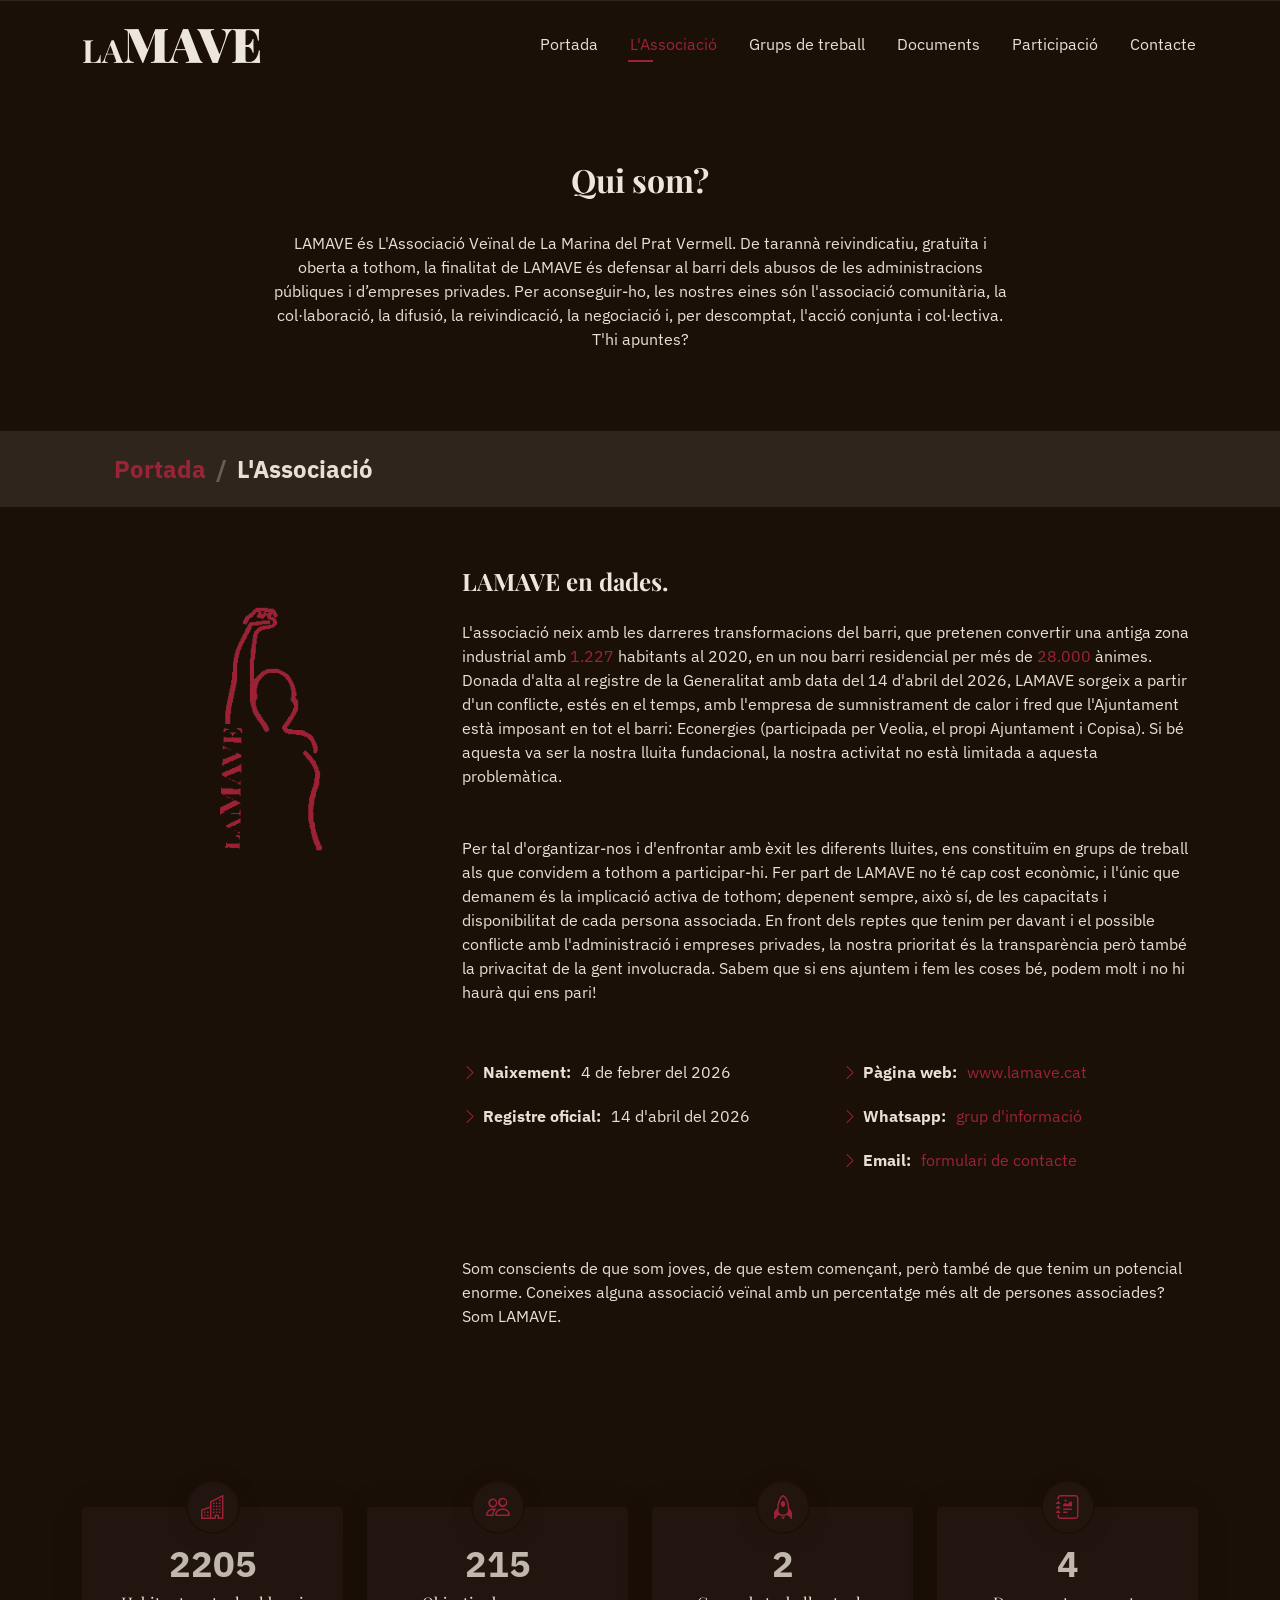
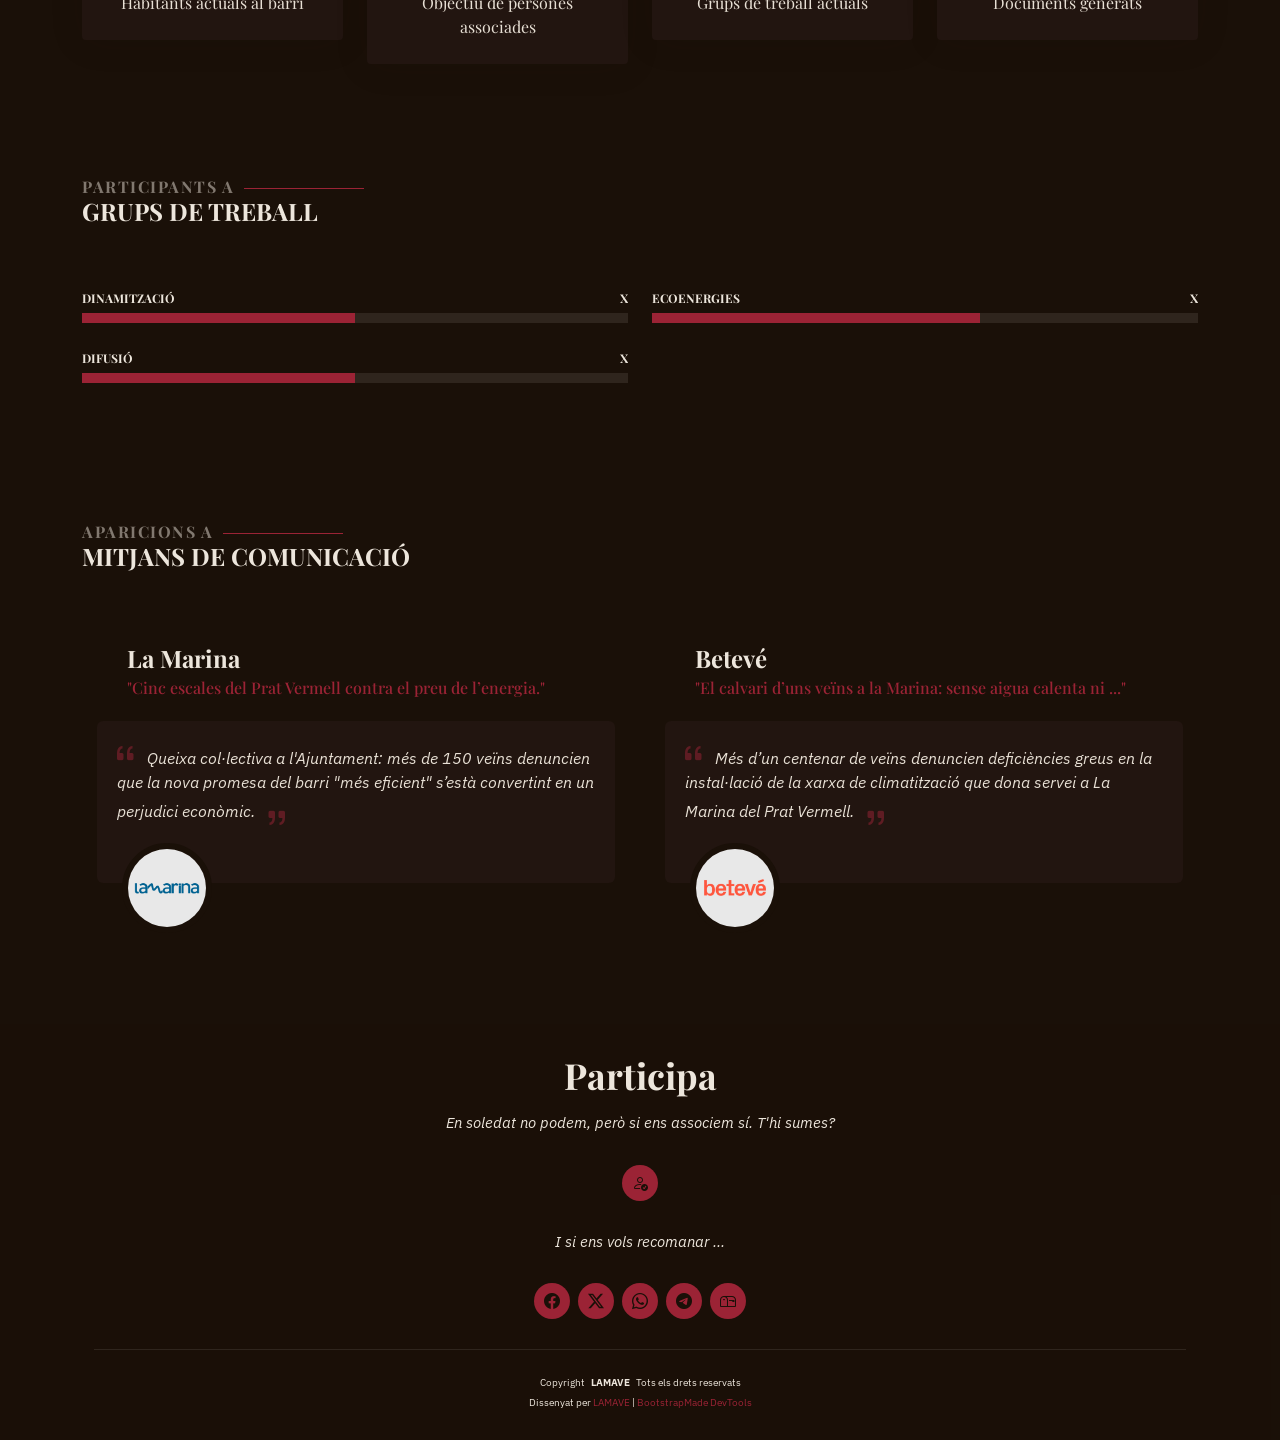
==== about.html @ f27751d3 "Add files via upload" ====
<!DOCTYPE html>
<html lang="ca">

<head>
  <meta charset="utf-8">
  <meta content="width=device-width, initial-scale=1.0" name="viewport">
  <title>L'Associació | LAMAVE</title>
  <meta name="description" content="Presentació de LAMAVE, L'Associació Veïnal de La Marina del Prat Vermell. Què defensem? Quins son els nostres objectius? Com ens organitzem? Tot això i més ho trobaràs aquí.">
  <meta name="keywords" content="LAMAVE, associació veïnal, presentació, descripció, La Marina del Prat Vermell, Zona Franca">

  <!-- Favicons -->
  <link href="assets/img/favicon.png" rel="icon">
  <link href="assets/img/apple-touch-icon.png" rel="apple-touch-icon">

  <!-- Fonts -->
  <link href="https://fonts.googleapis.com" rel="preconnect">
  <link href="https://fonts.gstatic.com" rel="preconnect" crossorigin>
  <link href="https://fonts.googleapis.com/css2?family=Playfair+Display:ital,wght@0,400;0,700;0,900;1,400;1,700&family=IBM+Plex+Sans:ital,wght@0,300;0,400;0,600;0,700;1,300;1,400&display=swap" rel="stylesheet">
  
  <!-- Vendor CSS Files -->
  <link href="assets/vendor/bootstrap/css/bootstrap.min.css" rel="stylesheet">
  <link href="assets/vendor/bootstrap-icons/bootstrap-icons.css" rel="stylesheet">
  <link href="assets/vendor/aos/aos.css" rel="stylesheet">
  <link href="assets/vendor/swiper/swiper-bundle.min.css" rel="stylesheet">
  <link href="assets/vendor/glightbox/css/glightbox.min.css" rel="stylesheet">

  <!-- Main CSS File -->
  <link href="assets/css/lamave-dark.css" rel="stylesheet">
  <!-- <link href="assets/css/main.css" rel="stylesheet"> -->

  <!-- =======================================================
  * Template Name: Personal
  * Template URL: https://bootstrapmade.com/personal-free-resume-bootstrap-template/
  * Updated: Mar 05 2025 with Bootstrap v5.3.3
  * Author: BootstrapMade.com
  * License: https://bootstrapmade.com/license/
  ======================================================== -->
</head>

<body class="about-page">

  <header id="header" class="header d-flex align-items-center fixed-top">
    <div class="container-fluid container-xl position-relative d-flex align-items-center justify-content-between">

      <!-- <a href="index.html" class="logo d-flex align-items-center"> -->
      <a href="index.html" class="logo d-flex">
        <!-- Uncomment the line below if you also wish to use an image logo -->
        <!-- <img src="assets/img/logo.webp" alt=""> -->
        <h2>LA</h2><h1>MAVE</h1>
        <!-- <h1 class="sitename">LAMAVE</h1> -->
      </a>

      <nav id="navmenu" class="navmenu">
        <ul>
          <li><a href="index.html">Portada</a></li>
          <li><a href="about.html" class="active">L'Associació</a></li>
          <!-- <li><a href="history.html">Història</a></li> -->
          <li><a href="groups.html">Grups de treball</a></li>
          <li><a href="docs.html">Documents</a></li>
          <!-- <li class="dropdown"><a href="#"><span>Dropdown</span> <i class="bi bi-chevron-down toggle-dropdown"></i></a>
            <ul>
              <li><a href="#">Dropdown 1</a></li>
              <li class="dropdown"><a href="#"><span>Deep Dropdown</span> <i class="bi bi-chevron-down toggle-dropdown"></i></a>
                <ul>
                  <li><a href="#">Deep Dropdown 1</a></li>
                  <li><a href="#">Deep Dropdown 2</a></li>
                  <li><a href="#">Deep Dropdown 3</a></li>
                  <li><a href="#">Deep Dropdown 4</a></li>
                  <li><a href="#">Deep Dropdown 5</a></li>
                </ul>
              </li>
              <li><a href="#">Dropdown 2</a></li>
              <li><a href="#">Dropdown 3</a></li>
              <li><a href="#">Dropdown 4</a></li>
            </ul>
          </li> -->
          <li><a href="get-involved.html">Participació</a></li>
          <li><a href="contact.html">Contacte</a></li>
        </ul>
        <i class="mobile-nav-toggle d-xl-none bi bi-list"></i>
      </nav>

    </div>
  </header>

  <main class="main">

    <!-- Page Title -->
    <div class="page-title" data-aos="fade">
      <div class="heading">
        <div class="container">
          <div class="row d-flex justify-content-center text-center">
            <div class="col-lg-8">
              <h1>Qui som?</h1>
              <p class="mb-0"><br>LAMAVE és L'Associació Veïnal de La Marina del Prat Vermell. De tarannà reivindicatiu, gratuïta i oberta a tothom, la finalitat de LAMAVE és defensar al barri dels abusos de les administracions públiques i d’empreses privades. Per aconseguir-ho, les nostres eines són l'associació comunitària, la col·laboració, la difusió, la reivindicació, la negociació i, per descomptat, l'acció conjunta i col·lectiva. T'hi apuntes?</p>
            </div>
          </div>
        </div>
      </div>
      <nav class="breadcrumbs">
        <div class="container">
          <ol>
            <li><a href="index.html">Portada</a></li>
            <li class="current">L'Associació</li>
          </ol>
        </div>
      </nav>
    </div><!-- End Page Title -->

    <!-- About Section -->
    <section id="about" class="about section">

      <div class="container" data-aos="fade-up" data-aos-delay="100">

        <div class="row gy-4 justify-content-center">
          <div class="col-lg-4">
            <img src="assets/img/profile.png" class="img-fluid" alt="">
          </div>
          <div class="col-lg-8 content">
            <h2>LAMAVE en dades.</h2>
            <p class="py-3">
             L'associació neix amb les darreres transformacions del barri, que pretenen convertir una antiga zona industrial amb <a href="https://bcnroc.ajuntament.barcelona.cat/jspui/bitstream/11703/121820/1/barri12A.pdf">1.227</a> habitants al 2020, en un nou barri residencial per més de <a href="https://ajuntament.barcelona.cat/instituturbanisme/sites/default/files/2025-06/CAT-Memoria_IMU24_web.pdf">28.000</a> ànimes. Donada d'alta al registre de la Generalitat amb data del 14 d'abril del 2026, LAMAVE sorgeix a partir d'un conflicte, estés en el temps, amb l'empresa de sumnistrament de calor i fred que l'Ajuntament està imposant en tot el barri: Econergies (participada per Veolia, el propi Ajuntament i Copisa). Si bé aquesta va ser la nostra lluita fundacional, la nostra activitat no està limitada a aquesta problemàtica.
             </p>
            <p class="py-3">
             Per tal d'organtizar-nos i d'enfrontar amb èxit les diferents lluites, ens constituïm en grups de treball als que convidem a tothom a participar-hi. Fer part de LAMAVE no té cap cost econòmic, i l'únic que demanem és la implicació activa de tothom; depenent sempre, això sí, de les capacitats i disponibilitat de cada persona associada. En front dels reptes que tenim per davant i el possible conflicte amb l'administració i empreses privades, la nostra prioritat és la transparència però també la privacitat de la gent involucrada. Sabem que si ens ajuntem i fem les coses bé, podem molt i no hi haurà qui ens pari!<br><br>
            </p>
            <div class="row">
              <div class="col-lg-6">
                <ul>
                  <li><i class="bi bi-chevron-right"></i> <strong>Naixement:</strong> <span>4 de febrer del 2026</span></li>
                  <li><i class="bi bi-chevron-right"></i> <strong>Registre oficial:</strong> <span>14 d'abril del 2026</span></li>
                  <!-- <li><i class="bi bi-chevron-right"></i> <strong>Age:</strong> <span>30</span></li> -->
                  <!-- <li><i class="bi bi-chevron-right"></i> <strong>Degree:</strong> <span>Master</span></li> -->
                </ul>
              </div>
              <div class="col-lg-6">
                <ul>
                  <li><i class="bi bi-chevron-right"></i> <strong>Pàgina web:</strong> <span><a href="index.html" target="_blank" rel="noopener">www.lamave.cat</a></span></li>
                  <li><i class="bi bi-chevron-right"></i> <strong>Whatsapp:</strong> <span><a href="https://chat.whatsapp.com/FPthwAiU5uEBCdHUXamUTn" target="_blank" rel="noopener">grup d'informació</a></span></li>
                  <li><i class="bi bi-chevron-right"></i> <strong>Email:</strong> <span><a href="contact.html" target="_blank" rel="noopener">formulari de contacte</a></span></li>   
                  <!-- <li><i class="bi bi-chevron-right"></i> <strong>Freelance:</strong> <span>Available</span></li> -->
                </ul>
              </div>
            </div>
            <p class="py-3">
              <br><br>Som conscients de que som joves, de que estem començant, però també de que tenim un potencial enorme. Coneixes alguna associació veïnal amb un percentatge més alt de persones associades? Som LAMAVE.
            </p>
          </div>
        </div>

      </div>

    </section><!-- /About Section -->

    <!-- Stats Section -->
    <section id="stats" class="stats section">

      <div class="container" data-aos="fade-up" data-aos-delay="100">

        <div class="row gy-4">

          <div class="col-lg-3 col-md-6 d-flex flex-column align-items-center">
			<!-- <i class="bi bi-person"></i> -->
            <!-- <i class="bi bi-person-video3"></i> -->
            <!-- <i class="bi bi-people"></i>  -->
            <i class="bi bi-buildings"></i>
            <div class="stats-item">
              <span data-purecounter-start="0" data-purecounter-end="2863" data-purecounter-duration="1" class="purecounter"></span>
              <p>Habitants actuals al barri</p>
            </div>
          </div>
          
          <!-- 
          <div class="col-lg-3 col-md-6 d-flex flex-column align-items-center">
            <i class="bi bi-buildings"></i> 
            <div class="stats-item">
              <span data-purecounter-start="0" data-purecounter-end="28000" data-purecounter-duration="1" class="purecounter"></span>
              <p>Projecció futura d'habitants</p>
            </div>
          </div>
           -->
          
          <div class="col-lg-3 col-md-6 d-flex flex-column align-items-center">
            <i class="bi bi-people"></i>
            <div class="stats-item">
              <span data-purecounter-start="0" data-purecounter-end="286" data-purecounter-duration="1" class="purecounter"></span>
              <p>Objectiu de persones associades</p>
            </div>
          </div>

          <div class="col-lg-3 col-md-6 d-flex flex-column align-items-center">
            <i class="bi bi-rocket"></i>
            <div class="stats-item">
              <span data-purecounter-start="0" data-purecounter-end="3" data-purecounter-duration="1" class="purecounter"></span>
              <p>Grups de treball actuals</p>
            </div>
          </div>
          
          <div class="col-lg-3 col-md-6 d-flex flex-column align-items-center">
            <i class="bi bi-journal-richtext"></i>
            <div class="stats-item">
              <span data-purecounter-start="0" data-purecounter-end="6" data-purecounter-duration="1" class="purecounter"></span>
              <p>Documents generats</p>
            </div>
          </div>
          
        </div>

      </div>

    </section><!-- /Stats Section -->

    <!-- Skills Section -->
    <section id="skills" class="skills section">

      <!-- Section Title -->
      <div class="container section-title" data-aos="fade-up">
        <h2>Participants a</h2>
        <div><span class="description-title">Grups</span><span> de treball</span> </div>
      </div><!-- End Section Title -->

      <div class="container" data-aos="fade-up" data-aos-delay="100">

        <div class="row skills-content skills-animation">

          <div class="col-lg-6">

            <div class="progress">
              <span class="skill"><span>Dinamització</span> <i class="val">X</i></span>
              <div class="progress-bar-wrap">
                <div class="progress-bar" role="progressbar" aria-valuenow="50" aria-valuemin="0" aria-valuemax="100"></div>
              </div>
            </div>

            <div class="progress">
              <span class="skill"><span>Difusió</span> <i class="val">X</i></span>
              <div class="progress-bar-wrap">
                <div class="progress-bar" role="progressbar" aria-valuenow="50" aria-valuemin="0" aria-valuemax="100"></div>
              </div>
            </div>
            
            <!-- <div class="progress">
              <span class="skill"><span>JavaScript</span> <i class="val">75%</i></span>
              <div class="progress-bar-wrap">
                <div class="progress-bar" role="progressbar" aria-valuenow="75" aria-valuemin="0" aria-valuemax="100"></div>
              </div>
            </div> -->

          </div>

          <div class="col-lg-6">
			  
            <div class="progress">
              <span class="skill"><span>Ecoenergies</span> <i class="val">X</i></span>
              <div class="progress-bar-wrap">
                <div class="progress-bar" role="progressbar" aria-valuenow="60" aria-valuemin="0" aria-valuemax="100"></div>
              </div>
            </div>

            <!-- <div class="progress">
              <span class="skill"><span>WordPress/CMS</span> <i class="val">90%</i></span>
              <div class="progress-bar-wrap">
                <div class="progress-bar" role="progressbar" aria-valuenow="90" aria-valuemin="0" aria-valuemax="100"></div>
              </div>
            </div> -->

            <!-- <div class="progress">
              <span class="skill"><span>Photoshop</span> <i class="val">55%</i></span>
              <div class="progress-bar-wrap">
                <div class="progress-bar" role="progressbar" aria-valuenow="55" aria-valuemin="0" aria-valuemax="100"></div>
              </div>
            </div> -->

          </div>

        </div>

      </div>

    </section><!-- /Skills Section -->


    <!-- <section id="interests" class="interests section">
      
      <div class="container section-title" data-aos="fade-up">
        <h2>Features</h2>
        <div><span>I'm</span> <span class="description-title">interested in</span></div>
      </div>

      <div class="container">

        <div class="row gy-4">

          <div class="col-lg-3 col-md-4" data-aos="fade-up" data-aos-delay="100">
            <div class="features-item">
              <i class="bi bi-eye" style="color: #ffbb2c;"></i>
              <h3><a href="" class="stretched-link">Lorem Ipsum</a></h3>
            </div>
          </div>

          <div class="col-lg-3 col-md-4" data-aos="fade-up" data-aos-delay="200">
            <div class="features-item">
              <i class="bi bi-infinity" style="color: #5578ff;"></i>
              <h3><a href="" class="stretched-link">Dolor Sitema</a></h3>
            </div>
          </div>

          <div class="col-lg-3 col-md-4" data-aos="fade-up" data-aos-delay="300">
            <div class="features-item">
              <i class="bi bi-mortarboard" style="color: #e80368;"></i>
              <h3><a href="" class="stretched-link">Sed perspiciatis</a></h3>
            </div>
          </div>

          <div class="col-lg-3 col-md-4" data-aos="fade-up" data-aos-delay="400">
            <div class="features-item">
              <i class="bi bi-nut" style="color: #e361ff;"></i>
              <h3><a href="" class="stretched-link">Magni Dolores</a></h3>
            </div>
          </div>

          <div class="col-lg-3 col-md-4" data-aos="fade-up" data-aos-delay="500">
            <div class="features-item">
              <i class="bi bi-shuffle" style="color: #47aeff;"></i>
              <h3><a href="" class="stretched-link">Nemo Enim</a></h3>
            </div>
          </div>

          <div class="col-lg-3 col-md-4" data-aos="fade-up" data-aos-delay="600">
            <div class="features-item">
              <i class="bi bi-star" style="color: #ffa76e;"></i>
              <h3><a href="" class="stretched-link">Eiusmod Tempor</a></h3>
            </div>
          </div>

          <div class="col-lg-3 col-md-4" data-aos="fade-up" data-aos-delay="700">
            <div class="features-item">
              <i class="bi bi-x-diamond" style="color: #11dbcf;"></i>
              <h3><a href="" class="stretched-link">Midela Teren</a></h3>
            </div>
          </div>

          <div class="col-lg-3 col-md-4" data-aos="fade-up" data-aos-delay="800">
            <div class="features-item">
              <i class="bi bi-camera-video" style="color: #4233ff;"></i>
              <h3><a href="" class="stretched-link">Pira Neve</a></h3>
            </div>
          </div>

          <div class="col-lg-3 col-md-4" data-aos="fade-up" data-aos-delay="900">
            <div class="features-item">
              <i class="bi bi-command" style="color: #b2904f;"></i>
              <h3><a href="" class="stretched-link">Dirada Pack</a></h3>
            </div>
          </div>

          <div class="col-lg-3 col-md-4" data-aos="fade-up" data-aos-delay="1000">
            <div class="features-item">
              <i class="bi bi-dribbble" style="color: #b20969;"></i>
              <h3><a href="" class="stretched-link">Moton Ideal</a></h3>
            </div>
          </div>

          <div class="col-lg-3 col-md-4" data-aos="fade-up" data-aos-delay="1100">
            <div class="features-item">
              <i class="bi bi-activity" style="color: #ff5828;"></i>
              <h3><a href="" class="stretched-link">Verdo Park</a></h3>
            </div>
          </div>

          <div class="col-lg-3 col-md-4" data-aos="fade-up" data-aos-delay="1200">
            <div class="features-item">
              <i class="bi bi-brightness-high" style="color: #29cc61;"></i>
              <h3><a href="" class="stretched-link">Flavor Nivelanda</a></h3>
            </div>
          </div>

        </div>

      </div>

    </section> -->
    

    <!-- Media Section -->
    <section id="testimonials" class="testimonials section">

      <!-- Section Title -->
      <div class="container section-title" data-aos="fade-up">
        <h2>Aparicions a</h2>
        <div><span class="description-title">Mitjans</span> <span>de comunicació</span></div>
      </div><!-- End Section Title -->

      <div class="container" data-aos="fade-up" data-aos-delay="100">

        <div class="swiper init-swiper" data-speed="600" data-delay="5000">
          <script type="application/json" class="swiper-config">
            {
              "loop": true,
              "speed": 600,
              "autoplay": {
                "delay": 5000
              },
              "slidesPerView": "auto",
              "pagination": {
                "el": ".swiper-pagination",
                "type": "bullets",
                "clickable": true
              },
              "breakpoints": {
                "320": {
                  "slidesPerView": 1,
                  "spaceBetween": 40
                },
                "1200": {
                  "slidesPerView": 2,
                  "spaceBetween": 20
                }
              }
            }
          </script>
          <div class="swiper-wrapper">

            <div class="swiper-slide">
              <div class="testimonial-item">
                <h3>La Marina</h3>
                <h4><a href="https://lamarina.cat/destacat/57071/cinc-escales-del-prat-vermell-contra-el-preu-de-lenergia/" target="_blank" rel="noopener" class="stretched-link">"Cinc escales del Prat Vermell contra el preu de l’energia."</a></h4>
                <br>
                <p>
                <i class=" bi bi-quote quote-icon-left"></i>
                <span>Queixa col·lectiva a l'Ajuntament: més de 150 veïns denuncien que la nova promesa del barri "més eficient" s’està convertint en un perjudici econòmic.</span>
                <i class="bi bi-quote quote-icon-right"></i>
                </p>
                <img src="assets/img/media/lamarina.webp" class="testimonial-img" alt="Logo de La Marina">
              </div>
            </div>
            
            <div class="swiper-slide">
              <div class="testimonial-item">
                <h3>Betevé</h3>
                <h4><a href="https://beteve.cat/societat/calvari-veins-marina-prat-vermell-sense-servei-regular-aigua-calenta/" target="_blank" rel="noopener" class="stretched-link">"El calvari d’uns veïns a la Marina: sense aigua calenta ni ..."</a></h4>
				<br>
                <p>
                <i class="bi bi-quote quote-icon-left"></i>
                <span>Més d’un centenar de veïns denuncien deficiències greus en la instal·lació de la xarxa de climatització que dona servei a La Marina del Prat Vermell.</span>
                <i class="bi bi-quote quote-icon-right"></i>
                </p>
                <img src="assets/img/media/beteve.webp" class="testimonial-img" alt="Logo de Betevé">
              </div>
            </div>


          </div>
          <div class="swiper-pagination"></div>
        </div>

      </div>

    </section><!-- /Media Section -->

  </main>

  <footer id="footer" class="footer dark-background">
    <div class="container">
      <h3 class="sitename">Participa</h3>
      <p>En soledat no podem, però si ens associem sí. T'hi sumes?</p>
      <div class="social-links d-flex justify-content-center">
        <!-- <a href="get-involved.html"><i class="bi bi-person-heart"></i></a> -->
        <a href="get-involved.html"><i class="bi bi-person-check"></i></a>
	  </div>
	  <p> I si ens vols recomanar ... </p>
      <div class="social-links d-flex justify-content-center"> 
		<a href="https://www.facebook.com/sharer/sharer.php?u=https://lamave.cat" target="_blank" rel="noopener"><i class="bi bi-facebook"></i></a>
          <!-- <a href="#" target="_blank" rel="noopener"><i class="bi bi-instagram" ></i></a> -->
        <a href="https://twitter.com/intent/tweet?text=Dona-li una ullada! &url=https://lamave.cat" target="_blank" rel="noopener"><i class="bi bi-twitter-x"></i></a>
          <a href="https://wa.me/?text=Dona-li%20una%20ullada:%20https://lamave.cat" target="_blank" rel="noopener"><i class="bi bi-whatsapp" ></i></a>
        <a href="https://t.me/share/url?url=https://lamave.cat&text=Dona-li%20una%20ullada!%20" target="_blank" rel="noopener"><i class="bi bi-telegram" ></i></a>
          <!-- <a href="https://linkedin.com/sharing/share-offsite/?url=https://lamave.cat" target="_blank" rel="noopener"><i class="bi bi-linkedin"></i></a> -->
        <a href="mailto:?subject=LAMAVE, associació veïnal!&body=Dona-li una ullada: https://lamave.cat" target="_blank" rel="noopener"><i class="bi bi-mailbox" ></i></a>
      </div>
      <div class="container">
        <div class="copyright">
          <span>Copyright</span> <strong class="px-1 sitename">LAMAVE</strong> <span>Tots els drets reservats</span>
        </div>
        <div class="credits">
          <!-- All the links in the footer should remain intact. -->
          <!-- You can delete the links only if you've purchased the pro version. -->
          <!-- Licensing information: https://bootstrapmade.com/license/ -->
          <!-- Purchase the pro version with working PHP/AJAX contact form: [buy-url] -->
          Dissenyat per <a href="https://lamave.cat/">LAMAVE</a> | <a href="https://bootstrapmade.com/">BootstrapMade</a> <a href="https://bootstrapmade.com/tools/">DevTools</a>
        </div>
      </div>
    </div>
  </footer>

  <!-- Scroll Top -->
  <a href="#" id="scroll-top" class="scroll-top d-flex align-items-center justify-content-center"><i class="bi bi-arrow-up-short"></i></a>

  <!-- Preloader -->
  <div id="preloader"></div>

  <!-- Vendor JS Files -->
  <script src="assets/vendor/bootstrap/js/bootstrap.bundle.min.js"></script>
  <!-- <script src="assets/vendor/php-email-form/validate.js"></script> -->
  <script src="assets/vendor/aos/aos.js"></script>
  <script src="assets/vendor/typed.js/typed.umd.js"></script>
  <script src="assets/vendor/purecounter/purecounter_vanilla.js"></script>
  <script src="assets/vendor/waypoints/noframework.waypoints.js"></script>
  <script src="assets/vendor/swiper/swiper-bundle.min.js"></script>
  <script src="assets/vendor/glightbox/js/glightbox.min.js"></script>
  <script src="assets/vendor/imagesloaded/imagesloaded.pkgd.min.js"></script>
  <script src="assets/vendor/isotope-layout/isotope.pkgd.min.js"></script>

  <!-- Main JS File -->
  <script src="assets/js/main.js"></script>

</body>

</html>
---- assets/css/lamave-dark.css ----
/**
* LAMAVE — Brand Style Adaptation
* Based on: Personal Template (BootstrapMade)
* Version: Dark palette
* Brand: LAMAVE · L'Associació Veïnal de la Marina del Prat Vermell
* ─────────────────────────────────────────────────────────────────────────────
* COLOUR MAPPING (original → LAMAVE dark)
*   #000000              → #1A1008  (background)
*   #1a1a1a              → #221510  (surface)
*   #343434              → #2A1C14  (light-background surface)
*   #fafafa              → #E8E0D5  (default text)
*   #ffffff              → #EDE6DC  (headings) --> OTHER POSSIBILITY #FFFFFF
*   #18d26e              → #9B2335  (accent)
*   rgba(0,0,0,0)        → rgba(26,16,8,0)
*   rgba(0,0,0,0.1)      → rgba(26,16,8,0.1)
*   rgba(0,0,0,0.6)      → rgba(26,16,8,0.6)
*   rgba(0,0,0,0.8)      → rgba(26,16,8,0.8)
*   rgba(15,15,15,0.975) → rgba(26,16,8,0.975)
*   rgba(255,255,255,0.8)→ rgba(232,224,213,0.8) --> CHANGED FROM rgba(237,230,220,0.8)
*   rgba(33,37,41,0.03)  → rgba(34,21,16,0.03)
*   rgba(33,37,41,0.1)   → rgba(34,21,16,0.1)
*   rgba(33,37,41,0.8)   → rgba(34,21,16,0.8)
*   #df1529 (error)      → #9B2335 --> CHANGED FROM #df1529 (kept — functional UI color)
*   #059652 (success)    → #2A1C14 --> CHANGED FROM #059652 (kept — functional UI color)
* ─────────────────────────────────────────────────────────────────────────────
* FONT MAPPING (original → LAMAVE)
*   Roboto (body)        → IBM Plex Sans
*   Raleway (headings)   → Playfair Display
*   Poppins (nav)        → IBM Plex Sans
* ─────────────────────────────────────────────────────────────────────────────
*/

@import url('https://fonts.googleapis.com/css2?family=Playfair+Display:ital,wght@0,400;0,700;0,900;1,400;1,700&family=IBM+Plex+Sans:ital,wght@0,300;0,400;0,600;1,300;1,400&display=swap');

/*--------------------------------------------------------------
# Font & Color Variables
--------------------------------------------------------------*/
:root {
  --default-font: "IBM Plex Sans", system-ui, -apple-system, "Segoe UI", "Helvetica Neue", Arial, sans-serif, "Apple Color Emoji", "Segoe UI Emoji", "Segoe UI Symbol";
  --heading-font: "Playfair Display", serif;
  --nav-font: "IBM Plex Sans", sans-serif;
}

/* Global Colors */
:root {
  --background-color: #1A1008;
  --default-color: #E8E0D5;
  --heading-color: #EDE6DC;
  --accent-color: #9B2335;
  --surface-color: #221510;
  --contrast-color: #1A1008;
}

/* Nav Menu Colors */
:root {
  --nav-color: #E8E0D5;
  --nav-hover-color: #9B2335;
  --nav-mobile-background-color: #221510;
  --nav-dropdown-background-color: #221510;
  --nav-dropdown-color: #E8E0D5;
  --nav-dropdown-hover-color: #9B2335;
}

/* Color Presets */
.light-background {
  --background-color: #221510;
  --surface-color: #2A1C14;
}

.dark-background {
  --background-color: rgba(26, 16, 8, 0.975);
  --default-color: #EDE6DC;
  --heading-color: #EDE6DC;
  --surface-color: rgba(34, 21, 16, 0.98);
  --contrast-color: #1A1008;
}

/* Smooth scroll */
:root {
  scroll-behavior: smooth;
}

/*--------------------------------------------------------------
# General Styling & Shared Classes
--------------------------------------------------------------*/
body {
  color: var(--default-color);
  background-color: var(--background-color);
  font-family: var(--default-font);
  font-weight: 400; /* 300;*/
}

a {
  color: var(--accent-color);
  text-decoration: none;
  transition: 0.3s;
}

a:hover {
  color: color-mix(in srgb, var(--accent-color), transparent 25%);
  text-decoration: none;
}

h1,
h2,
h3,
h4,
h5,
h6 {
  color: var(--heading-color);
  font-family: var(--heading-font);
}

/* PHP Email Form Messages */
.php-email-form .error-message {
  display: none;
  background: #9B2335; /* #df1529;*/
  color: #EDE6DC;
  text-align: left;
  padding: 15px;
  margin-bottom: 24px;
  font-weight: 700; /*600;*/
}

.php-email-form .sent-message {
  display: none;
  background: #2A1C14; /* #059652;*/
  color: #EDE6DC;
  text-align: center;
  padding: 15px;
  margin-bottom: 24px;
  font-weight: 700; /*600;*/
}

.php-email-form .loading {
  display: none;
  background: var(--surface-color);
  text-align: center;
  padding: 15px;
  margin-bottom: 24px;
}

.php-email-form .loading:before {
  content: "";
  display: inline-block;
  border-radius: 50%;
  width: 24px;
  height: 24px;
  margin: 0 10px -6px 0;
  border: 3px solid var(--accent-color);
  border-top-color: var(--surface-color);
  animation: php-email-form-loading 1s linear infinite;
}

@keyframes php-email-form-loading {
  0%   { transform: rotate(0deg); }
  100% { transform: rotate(360deg); }
}

/*--------------------------------------------------------------
# Global Header
--------------------------------------------------------------*/
.header {
  --background-color: rgba(26, 16, 8, 0);
  color: var(--default-color);
  background-color: var(--background-color);
  padding: 15px 0;
  transition: all 0.5s;
  z-index: 997;
}

.header .logo {
  line-height: 1;
  display : flex;                   /* NEW! */
  align-items: baseline;            /* NEW! */
}

.header .logo img {
  max-height: 32px;
  margin-right: 8px;
}

.header .logo h1 {
  margin: 0;
  font-size: 48px;                  /* 30px; */
  font-weight: 900;                 /* 700; */
  font-family: var(--heading-font); /* NEW! */
  color: var(--heading-color);
}

.header .logo h2 {                  /* NEW! */
  margin: 0;                        /* NEW! */
  font-size: 32px;                  /* NEW! */
  font-weight: 700;                 /* NEW! */
  font-family: var(--heading-font); /* NEW! */
  color: var(--heading-color);      /* NEW! */
}                                   /* NEW! */

.scrolled .header {
  box-shadow: 0px 0 18px rgba(26, 16, 8, 0.1);
}

/* Global Header on Scroll */
.scrolled .header {
  --background-color: rgba(26, 16, 8, 0.8);
}

/*--------------------------------------------------------------
# Navigation Menu
--------------------------------------------------------------*/
/* Desktop Navigation */
@media (min-width: 1200px) {
  .navmenu {
    padding: 0;
  }

  .navmenu ul {
    margin: 0;
    padding: 0;
    display: flex;
    list-style: none;
    align-items: center;
  }

  .navmenu li {
    position: relative;
  }

  .navmenu>ul>li {
    white-space: nowrap;
    padding: 15px 14px;
  }

  .navmenu>ul>li:last-child {
    padding-right: 0;
  }

  .navmenu a,
  .navmenu a:focus {
    color: var(--nav-color);
    font-size: 16px; /* 15px; */
    padding: 0 2px;
    font-family: var(--nav-font);
    font-weight: 400;
    display: flex;
    align-items: center;
    justify-content: space-between;
    white-space: nowrap;
    transition: 0.3s;
    position: relative;
  }

  .navmenu a i,
  .navmenu a:focus i {
    font-size: 14px; /* 12px; */
    line-height: 0;
    margin-left: 5px;
    transition: 0.3s;
  }

  .navmenu>ul>li>a:before {
    content: "";
    position: absolute;
    height: 2px;
    bottom: -6px;
    left: 0;
    background-color: var(--nav-hover-color);
    visibility: hidden;
    width: 0px;
    transition: all 0.3s ease-in-out 0s;
  }

  .navmenu a:hover:before,
  .navmenu li:hover>a:before,
  .navmenu .active:before {
    visibility: visible;
    width: 25px;
  }

  .navmenu li:hover>a,
  .navmenu .active,
  .navmenu .active:focus {
    color: var(--nav-hover-color);
  }

  .navmenu .dropdown ul {
    margin: 0;
    padding: 10px 0;
    background: var(--nav-dropdown-background-color);
    display: block;
    position: absolute;
    visibility: hidden;
    left: 14px;
    top: 130%;
    opacity: 0;
    transition: 0.3s;
    border-radius: 4px;
    z-index: 99;
    box-shadow: 0px 0px 30px rgba(26, 16, 8, 0.1);
  }

  .navmenu .dropdown ul li {
    min-width: 200px;
  }

  .navmenu .dropdown ul a {
    padding: 10px 20px;
    font-size: 16px; /* 15px; */
    text-transform: none;
    color: var(--nav-dropdown-color);
  }

  .navmenu .dropdown ul a i {
    font-size: 14px; /* 12px; */
  }

  .navmenu .dropdown ul a:hover,
  .navmenu .dropdown ul .active:hover,
  .navmenu .dropdown ul li:hover>a {
    color: var(--nav-dropdown-hover-color);
  }

  .navmenu .dropdown:hover>ul {
    opacity: 1;
    top: 100%;
    visibility: visible;
  }

  .navmenu .dropdown .dropdown ul {
    top: 0;
    left: -90%;
    visibility: hidden;
  }

  .navmenu .dropdown .dropdown:hover>ul {
    opacity: 1;
    top: 0;
    left: -100%;
    visibility: visible;
  }
}

/* Mobile Navigation */
@media (max-width: 1199px) {
  .mobile-nav-toggle {
    color: var(--nav-color);
    font-size: 24px; /* 28px; */
    line-height: 0;
    margin-right: 10px;
    cursor: pointer;
    transition: color 0.3s;
  }

  .navmenu {
    padding: 0;
    z-index: 9997;
  }

  .navmenu ul {
    display: none;
    list-style: none;
    position: absolute;
    inset: 60px 20px 20px 20px;
    padding: 10px 0;
    margin: 0;
    border-radius: 6px;
    background-color: var(--nav-mobile-background-color);
    border: 1px solid color-mix(in srgb, var(--default-color), transparent 90%);
    box-shadow: none;
    overflow-y: auto;
    transition: 0.3s;
    z-index: 9998;
  }

  .navmenu a,
  .navmenu a:focus {
    color: var(--nav-dropdown-color);
    padding: 10px 20px;
    font-family: var(--nav-font);
    font-size: 18px; /* 17px; */
    font-weight: 400;
    display: flex;
    align-items: center;
    justify-content: space-between;
    white-space: nowrap;
    transition: 0.3s;
  }

  .navmenu a i,
  .navmenu a:focus i {
    font-size: 14px; /* 12px; */
    line-height: 0;
    margin-left: 5px;
    width: 30px;
    height: 30px;
    display: flex;
    align-items: center;
    justify-content: center;
    border-radius: 50%;
    transition: 0.3s;
    background-color: color-mix(in srgb, var(--accent-color), transparent 90%);
  }

  .navmenu a i:hover,
  .navmenu a:focus i:hover {
    background-color: var(--accent-color);
    color: var(--contrast-color);
  }

  .navmenu a:hover,
  .navmenu .active,
  .navmenu .active:focus {
    color: var(--nav-dropdown-hover-color);
  }

  .navmenu .active i,
  .navmenu .active:focus i {
    background-color: var(--accent-color);
    color: var(--contrast-color);
    transform: rotate(180deg);
  }

  .navmenu .dropdown ul {
    position: static;
    display: none;
    z-index: 99;
    padding: 10px 0;
    margin: 10px 20px;
    background-color: var(--nav-dropdown-background-color);
    transition: all 0.5s ease-in-out;
  }

  .navmenu .dropdown ul ul {
    background-color: rgba(34, 21, 16, 0.1);
  }

  .navmenu .dropdown>.dropdown-active {
    display: block;
    background-color: rgba(34, 21, 16, 0.03);
  }

  .mobile-nav-active {
    overflow: hidden;
  }

  .mobile-nav-active .mobile-nav-toggle {
    color: #EDE6DC;
    position: absolute;
    font-size: 28px; /* 32px; */
    top: 15px;
    right: 15px;
    margin-right: 0;
    z-index: 9999;
  }

  .mobile-nav-active .navmenu {
    position: fixed;
    overflow: hidden;
    inset: 0;
    background: rgba(34, 21, 16, 0.8);
    transition: 0.3s;
  }

  .mobile-nav-active .navmenu>ul {
    display: block;
  }
}

/*--------------------------------------------------------------
# Global Footer
--------------------------------------------------------------*/
.footer {
  color: var(--default-color);
  background-color: var(--background-color);
  font-size: 10px; /* 14px; */
  text-align: center;
  padding: 30px 0;
  position: relative;
}

.footer h3 {
  font-size: 36px;
  font-weight: 700;
  position: relative;
  padding: 0;
  margin: 0 0 15px 0;
}

.footer p {
  font-size: 15px;
  font-style: italic;
  padding: 0;
  margin: 0 0 30px 0;
}

.footer .social-links {
  margin: 0 0 30px 0;
}

.footer .social-links a {
  font-size: 16px;
  display: flex;
  align-items: center;
  justify-content: center;
  background: var(--accent-color);
  color: var(--contrast-color);
  line-height: 1;
  margin: 0 4px;
  border-radius: 50%;
  text-align: center;
  width: 36px;
  height: 36px;
  transition: 0.3s;
}

.footer .social-links a:hover {
  background: color-mix(in srgb, var(--accent-color), transparent 20%);
  text-decoration: none;
}

.footer .copyright {
  padding-top: 25px;
  border-top: 1px solid color-mix(in srgb, var(--default-color), transparent 90%);
}

.footer .credits {
  font-size: 10px; /* 13px; */
  padding-top: 5px;
}

/*--------------------------------------------------------------
# Preloader
--------------------------------------------------------------*/
#preloader {
  position: fixed;
  inset: 0;
  z-index: 999999;
  overflow: hidden;
  background: var(--background-color);
  transition: all 0.6s ease-out;
}

#preloader:before {
  content: "";
  position: fixed;
  top: calc(50% - 30px);
  left: calc(50% - 30px);
  border: 6px solid #EDE6DC;
  border-color: var(--accent-color) transparent var(--accent-color) transparent;
  border-radius: 50%;
  width: 60px;
  height: 60px;
  animation: animate-preloader 1.5s linear infinite;
}

@keyframes animate-preloader {
  0%   { transform: rotate(0deg); }
  100% { transform: rotate(360deg); }
}

/*--------------------------------------------------------------
# Scroll Top Button
--------------------------------------------------------------*/
.scroll-top {
  position: fixed;
  visibility: hidden;
  opacity: 0;
  right: 15px;
  bottom: -15px;
  z-index: 99999;
  background-color: var(--accent-color);
  width: 44px;
  height: 44px;
  border-radius: 50px;
  transition: all 0.4s;
}

.scroll-top i {
  font-size: 16px; /* 24px; */
  color: var(--contrast-color);
  line-height: 0;
}

.scroll-top:hover {
  background-color: color-mix(in srgb, var(--accent-color), transparent 20%);
  color: var(--contrast-color);
}

.scroll-top.active {
  visibility: visible;
  opacity: 1;
  bottom: 15px;
}

/*--------------------------------------------------------------
# Disable aos animation delay on mobile devices
--------------------------------------------------------------*/
@media screen and (max-width: 768px) {
  [data-aos-delay] {
    transition-delay: 0 !important;
  }
}

/*--------------------------------------------------------------
# Global Page Titles & Breadcrumbs
--------------------------------------------------------------*/
.page-title {
  color: var(--default-color);
  background-color: var(--background-color);
  position: relative;
}

.page-title .heading {
  padding: 160px 0 80px 0;
  border-top: 1px solid color-mix(in srgb, var(--default-color), transparent 90%);
}

.page-title .heading h1 {
  font-size: 32px; /* 38px; */
  font-weight: 700;
}

.page-title nav {
  background-color: color-mix(in srgb, var(--default-color), transparent 90%);
  padding: 20px 0;
}

.page-title nav ol {
  display: flex;
  flex-wrap: wrap;
  list-style: none;
  margin: 0;
  font-size: 24px; /* 16px; */
  font-weight: 700; /* 600; */
}

.page-title nav ol li+li {
  padding-left: 10px;
}

.page-title nav ol li+li::before {
  content: "/";
  display: inline-block;
  padding-right: 10px;
  color: color-mix(in srgb, var(--default-color), transparent 70%);
}

/*--------------------------------------------------------------
# Global Sections
--------------------------------------------------------------*/
section,
.section {
  color: var(--default-color);
  background-color: var(--background-color);
  padding: 60px 0;
  scroll-margin-top: 100px;
  overflow: clip;
}

@media (max-width: 1199px) {
  section,
  .section {
    scroll-margin-top: 66px;
  }
}

/*--------------------------------------------------------------
# Global Section Titles
--------------------------------------------------------------*/
.section-title {
  padding-bottom: 60px;
  position: relative;
}

.section-title h2 {
  font-size: 16px; /* 14x; */
  font-weight: 700; /* 500; */
  padding: 0;
  line-height: 1px;
  margin: 0;
  letter-spacing: 1.5px;
  text-transform: uppercase;
  color: color-mix(in srgb, var(--default-color), transparent 50%);
  position: relative;
}

.section-title h2::after {
  content: "";
  width: 120px;
  height: 1px;
  display: inline-block;
  background: var(--accent-color);
  margin: 4px 10px;
}

.section-title div {
  color: var(--heading-color);
  margin: 0;
  font-size: 24px; /* 28px; */
  font-weight: 700;
  text-transform: uppercase;
  font-family: var(--heading-font);
}

/*--------------------------------------------------------------
# Hero Section
--------------------------------------------------------------*/
.hero {
  width: 100%;
  min-height: 100vh;
  position: relative;
  padding: 80px 0;
  display: flex;
  align-items: center;
  justify-content: center;
}

.hero img {
  position: absolute;
  inset: 0;
  display: block;
  width: 100%;
  height: 100%;
  object-fit: cover;
  z-index: 1;
}

.hero .container {
  position: relative;
  z-index: 3;
}

.hero .hero-title {                  /* NEW! */
  margin: 0;                         /* NEW! */
  display: flex;                     /* NEW! */
  align-items: baseline;             /* NEW! */
}                                    /* NEW! */

.hero .mave {                        /* NEW! */
  margin: 0;                         /* NEW! */
  font-size: 120px;                  /* NEW! */
  font-weight: 900;                  /* NEW! */
  font-family: var(--heading-font);  /* NEW! */
  color: var(--heading-color);       /* NEW! */
}                                    /* NEW! */

.hero .la {                          /* NEW! */
  margin: 0;                         /* NEW! */
  font-size: 80px;                   /* NEW! */
  font-weight: 700;                  /* NEW! */
  font-family: var(--heading-font);  /* NEW! */
  color: var(--heading-color);       /* NEW! */
}                                    /* NEW! */

/* .hero h2 {
  margin: 0;
  font-size: 64px;
  font-weight: 700;
}*/

.hero p {
  margin: 5px 0 0 0;
  font-size: 20px;                   /* NEW! */
  font-weight: 300;                  /* NEW! */
  font-family: var(--dafault-font);  /* NEW! */
  color: var(--default-color);       /* NEW! */
}

.hero p span {
  letter-spacing: 1px;
  border-bottom: 2px solid var(--accent-color);
}

.hero .social-links {
  margin-top: 25px;
}

.hero .social-links a {
  background-color: color-mix(in srgb, var(--default-color), transparent 90%);
  color: var(--default-color);
  font-size: 14px;
  width: 40px;
  height: 40px;
  border-radius: 50px;
  display: inline-flex;
  align-items: center;
  justify-content: center;
  margin-right: 20px;
  transition: 0.3s;
}

.hero .social-links a:hover {
  background-color: var(--accent-color);
}

@media (max-width: 768px) {
  /* .hero h2 { font-size: 32px; } */
  .hero .la { font-size: 36px; }         /* NEW! */
  .hero .mave { font-size: 24px; }       /* NEW! */
  .hero p  { font-size: 12px; }          /* 20px; } */
}

/*--------------------------------------------------------------
# About Section
--------------------------------------------------------------*/
.about .content h2 {
  font-weight: 700;
  font-size: 24px;
}

.about .content ul {
  list-style: none;
  padding: 0;
}

.about .content ul li {
  margin-bottom: 20px;
  display: flex;
  align-items: center;
}

.about .content ul strong {
  margin-right: 10px;
}

.about .content ul i {
  font-size: 16px;
  margin-right: 5px;
  color: var(--accent-color);
  line-height: 0;
}

/*--------------------------------------------------------------
# Stats Section
--------------------------------------------------------------*/
.stats i {
  background-color: var(--surface-color);
  color: var(--accent-color);
  box-shadow: 0px 2px 25px rgba(26, 16, 8, 0.1);
  width: 54px;
  height: 54px;
  font-size: 24px;
  border-radius: 50px;
  border: 2px solid var(--background-color);
  display: inline-flex;
  align-items: center;
  justify-content: center;
  position: relative;
  z-index: 1;
}

.stats .stats-item {
  background-color: var(--surface-color);
  margin-top: -27px;
  padding: 30px 30px 25px 30px;
  width: 100%;
  position: relative;
  text-align: center;
  box-shadow: 0px 2px 35px rgba(26, 16, 8, 0.1);
  border-radius: 4px;
  z-index: 0;
}

.stats .stats-item span {
  font-size: 36px;
  display: block;
  font-weight: 700;
  color: color-mix(in srgb, var(--default-color), transparent 20%);
}

.stats .stats-item p {
  padding: 0;
  margin: 0;
  font-family: var(--heading-font);
  font-size: 16px;
}

/*--------------------------------------------------------------
# Skills Section
--------------------------------------------------------------*/
.skills .progress {
  height: 60px;
  display: block;
  background: none;
  border-radius: 0;
}

.skills .progress .skill {
  color: var(--heading-color);
  padding: 0;
  margin: 0 0 6px 0;
  text-transform: uppercase;
  display: block;
  font-weight: 700; /* 600; */
  font-family: var(--heading-font);
}

.skills .progress .skill .val {
  float: right;
  font-style: normal;
}

.skills .progress-bar-wrap {
  background: color-mix(in srgb, var(--default-color), transparent 90%);
  height: 10px;
}

.skills .progress-bar {
  width: 1px;
  height: 10px;
  transition: 0.9s;
  background-color: var(--accent-color);
}

/*--------------------------------------------------------------
# Interests Section
--------------------------------------------------------------*/
.interests .features-item {
  background-color: var(--surface-color);
  display: flex;
  align-items: center;
  padding: 20px;
  transition: 0.3s;
  border: 1px solid color-mix(in srgb, var(--default-color), transparent 90%);
  position: relative;
}

.interests .features-item i {
  font-size: 32px;
  padding-right: 10px;
  line-height: 0;
}

.interests .features-item h3 {
  font-weight: 700;
  margin: 0;
  padding: 0;
  line-height: 1;
  font-size: 16px;
}

.interests .features-item h3 a {
  color: var(--heading-color);
  transition: 0.3s;
}

.interests .features-item:hover {
  border-color: var(--accent-color);
}

.interests .features-item:hover h3 a {
  color: var(--accent-color);
}

/*--------------------------------------------------------------
# Testimonials Section
--------------------------------------------------------------*/
.testimonials .testimonials-carousel,
.testimonials .testimonials-slider {
  overflow: hidden;
}

.testimonials .testimonial-item {
  box-sizing: content-box;
  min-height: 320px;
}

.testimonials .testimonial-item .testimonial-img {
  width: 90px;
  border-radius: 50%;
  margin: -40px 0 0 40px;
  position: relative;
  z-index: 2;
  border: 6px solid var(--background-color);
}

.testimonials .testimonial-item h3 {
  font-size: 24px; /* 18px; */
  font-weight: bold;
  margin: 10px 0 5px 45px;
}

.testimonials .testimonial-item h4 {
  font-size: 16px; /* 14px; */
  color: color-mix(in srgb, var(--default-color), transparent 20%);
  margin: 0 0 0 45px;
}

.testimonials .testimonial-item .quote-icon-left,
.testimonials .testimonial-item .quote-icon-right {
  color: color-mix(in srgb, var(--accent-color), transparent 50%);
  font-size: 26px;
  line-height: 0;
}

.testimonials .testimonial-item .quote-icon-left {
  display: inline-block;
  left: -5px;
  position: relative;
}

.testimonials .testimonial-item .quote-icon-right {
  display: inline-block;
  right: -5px;
  position: relative;
  top: 10px;
  transform: scale(-1, -1);
}

.testimonials .testimonial-item p {
  font-style: italic;
  margin: 0 15px 0 15px;
  padding: 20px 20px 60px 20px;
  background: var(--surface-color);
  border-radius: 6px;
  position: relative;
  z-index: 1;
}

.testimonials .swiper-wrapper {
  height: auto;
}

.testimonials .swiper-pagination {
  margin-top: 20px;
  position: relative;
}

.testimonials .swiper-pagination .swiper-pagination-bullet {
  width: 12px;
  height: 12px;
  background-color: var(--background-color);
  opacity: 1;
  border: 1px solid var(--accent-color);
}

.testimonials .swiper-pagination .swiper-pagination-bullet-active {
  background-color: var(--accent-color);
}

/*--------------------------------------------------------------
# Resume Section
--------------------------------------------------------------*/
.resume .resume-title {
  color: var(--heading-color);
  font-size: 26px;
  font-weight: 700;
  margin-top: 20px;
  margin-bottom: 20px;
}

.resume .resume-item {
  padding: 0 0 20px 20px;
  margin-top: -2px;
  border-left: 2px solid var(--accent-color);
  position: relative;
}

.resume .resume-item h4 {
  line-height: 18px;
  font-size: 18px;
  font-weight: 700; /* 600; */
  text-transform: uppercase;
  color: color-mix(in srgb, var(--default-color), transparent 20%);
  margin-bottom: 10px;
}

.resume .resume-item h5 {
  font-size: 16px;
  padding: 5px 15px;
  display: inline-block;
  font-weight: 700; /* 600; */
  margin-bottom: 10px;
}

.resume .resume-item ul {
  padding-left: 20px;
}

.resume .resume-item ul li {
  padding-bottom: 10px;
}

.resume .resume-item:last-child {
  padding-bottom: 0;
}

.resume .resume-item::before {
  content: "";
  position: absolute;
  width: 16px;
  height: 16px;
  border-radius: 50px;
  left: -9px;
  top: 0;
  background: var(--background-color);
  border: 2px solid var(--accent-color);
}

/*--------------------------------------------------------------
# Services Section
--------------------------------------------------------------*/
.services .service-item {
  background-color: var(--surface-color);
  text-align: center;
  padding: 80px 20px;
  transition: all ease-in-out 0.3s;
  height: 100%;
}

.services .service-item .icon {
  margin: 0 auto;
  width: 64px;
  height: 64px;
  background: var(--accent-color);
  border-radius: 4px;
  display: flex;
  align-items: center;
  justify-content: center;
  margin-bottom: 20px;
  transition: 0.3s;
  transform-style: preserve-3d;
}

.services .service-item .icon i {
  color: var(--contrast-color);
  font-size: 28px;
  transition: ease-in-out 0.3s;
}

.services .service-item .icon::before {
  position: absolute;
  content: "";
  left: -8px;
  top: -8px;
  height: 100%;
  width: 100%;
  background: color-mix(in srgb, var(--accent-color), transparent 80%);
  border-radius: 5px;
  transition: all 0.3s ease-out 0s;
  transform: translateZ(-1px);
}

.services .service-item h3 {
  font-weight: 700;
  margin: 10px 0 15px 0;
  font-size: 22px;
}

.services .service-item p {
  line-height: 24px;
  font-size: 14px;
  margin-bottom: 0;
}

.services .service-item:hover {
  background: var(--accent-color);
  border-color: var(--accent-color);
}

.services .service-item:hover .icon {
  background: var(--surface-color);
}

.services .service-item:hover .icon i {
  color: var(--accent-color);
}

.services .service-item:hover .icon::before {
  background: color-mix(in srgb, var(--background-color), transparent 70%);
}

.services .service-item:hover h3,
.services .service-item:hover p {
  color: var(--contrast-color);
}

/*--------------------------------------------------------------
# Service Details Section
--------------------------------------------------------------*/
.service-details .services-list {
  background-color: var(--surface-color);
  padding: 10px 30px;
  border: 1px solid color-mix(in srgb, var(--default-color), transparent 90%);
  margin-bottom: 20px;
}

.service-details .services-list a {
  display: block;
  line-height: 1;
  padding: 8px 0 8px 15px;
  border-left: 3px solid color-mix(in srgb, var(--default-color), transparent 70%);
  margin: 20px 0;
  color: color-mix(in srgb, var(--default-color), transparent 20%);
  transition: 0.3s;
}

.service-details .services-list a.active {
  color: var(--heading-color);
  font-weight: 700;
  border-color: var(--accent-color);
}

.service-details .services-list a:hover {
  border-color: var(--accent-color);
}

.service-details .services-img {
  margin-bottom: 20px;
}

.service-details h3 { font-size: 26px; font-weight: 700; }
.service-details h4 { font-size: 20px; font-weight: 700; }
.service-details p  { font-size: 15px; }

.service-details ul {
  list-style: none;
  padding: 0;
  font-size: 15px;
}

.service-details ul li {
  padding: 5px 0;
  display: flex;
  align-items: center;
}

.service-details ul i {
  font-size: 20px;
  margin-right: 8px;
  color: var(--accent-color);
}

/*--------------------------------------------------------------
# Portfolio Section
--------------------------------------------------------------*/
.portfolio .portfolio-filters {
  padding: 0;
  margin: 0 auto 20px auto;
  list-style: none;
  text-align: center;
}

.portfolio .portfolio-filters li {
  cursor: pointer;
  display: inline-block;
  padding: 0;
  font-size: 18px;
  font-weight: 400; /* 500; */
  margin: 0 10px;
  line-height: 1;
  margin-bottom: 5px;
  transition: all 0.3s ease-in-out;
}

.portfolio .portfolio-filters li:hover,
.portfolio .portfolio-filters li.filter-active {
  color: var(--accent-color);
}

.portfolio .portfolio-filters li:first-child { margin-left: 0; }
.portfolio .portfolio-filters li:last-child  { margin-right: 0; }

@media (max-width: 575px) {
  .portfolio .portfolio-filters li {
    font-size: 14px;
    margin: 0 5px;
  }
}

.portfolio .portfolio-content {
  position: relative;
  overflow: hidden;
}

.portfolio .portfolio-content img {
  transition: 0.3s;
}

.portfolio .portfolio-content .portfolio-info {
  opacity: 0;
  position: absolute;
  inset: 0;
  z-index: 3;
  transition: all ease-in-out 0.3s;
  background: rgba(26, 16, 8, 0.6);
  padding: 15px;
}

.portfolio .portfolio-content .portfolio-info h4 {
  display: inline-block;
  font-size: 14px;
  padding: 5px 10px;
  font-weight: 900; /* 400; */
  color: #EDE6DC;
  background-color: var(--accent-color);
}

.portfolio .portfolio-content .portfolio-info p {
  position: absolute;
  bottom: 10px;
  /* text-align: center; */
  display: inline-block;
  left: calc(10%); /* 0; */
  /* right: 0; */
  font-size: 16px;
  font-weight: 700; /* 600; */
  color: rgba(237, 230, 220, 0.8);
  background-color: var(--accent-color);
}

.portfolio .portfolio-content .portfolio-info .preview-link,
.portfolio .portfolio-content .portfolio-info .details-link {
  position: absolute;
  left: calc(50% - 40px);
  font-size: 26px;
  top: calc(50% - 14px);
  color: #EDE6DC;
  transition: 0.3s;
  line-height: 1.2;
}

.portfolio .portfolio-content .portfolio-info .preview-link:hover,
.portfolio .portfolio-content .portfolio-info .details-link:hover {
  color: var(--accent-color);
}

.portfolio .portfolio-content .portfolio-info .details-link {
  left: calc(10% + 80px); /* 50%; */
  font-size: 34px;
  line-height: 0;
}

.portfolio .portfolio-content:hover .portfolio-info {
  opacity: 1;
}

.portfolio .portfolio-content:hover img {
  transform: scale(1.1);
}

/*--------------------------------------------------------------
# Portfolio Details Section
--------------------------------------------------------------*/
.portfolio-details .portfolio-details-slider img {
  width: 100%;
}

.portfolio-details .portfolio-details-slider .swiper-pagination {
  margin-top: 20px;
  position: relative;
}

.portfolio-details .portfolio-details-slider .swiper-pagination .swiper-pagination-bullet {
  width: 12px;
  height: 12px;
  background-color: color-mix(in srgb, var(--default-color), transparent 85%);
  opacity: 1;
}

.portfolio-details .portfolio-details-slider .swiper-pagination .swiper-pagination-bullet-active {
  background-color: var(--accent-color);
}

.portfolio-details .portfolio-info {
  background-color: var(--surface-color);
  padding: 30px;
  box-shadow: 0px 0 30px rgba(26, 16, 8, 0.1);
}

.portfolio-details .portfolio-info h3 {
  font-size: 22px;
  font-weight: 700;
  margin-bottom: 20px;
  padding-bottom: 20px;
  border-bottom: 1px solid color-mix(in srgb, var(--default-color), transparent 85%);
}

.portfolio-details .portfolio-info ul {
  list-style: none;
  padding: 0;
  font-size: 15px;
}

.portfolio-details .portfolio-info ul li+li {
  margin-top: 10px;
}

.portfolio-details .portfolio-description {
  padding-top: 30px;
}

.portfolio-details .portfolio-description h2 {
  font-size: 26px;
  font-weight: 700;
  margin-bottom: 20px;
}

.portfolio-details .portfolio-description p {
  padding: 0;
  color: color-mix(in srgb, var(--default-color), transparent 30%);
}

/*--------------------------------------------------------------
# Starter Section
--------------------------------------------------------------*/
.starter-section {
  /* Add your styles here */
}

/*--------------------------------------------------------------
# Contact Section
--------------------------------------------------------------*/
.contact .info-item {
  box-shadow: 0px 0px 20px rgba(26, 16, 8, 0.1);
  padding: 20px 30px;
}

.contact .info-item .icon {
  color: var(--contrast-color);
  background-color: var(--accent-color);
  width: 56px;
  height: 56px;
  font-size: 24px;
  display: flex;
  justify-content: center;
  align-items: center;
  transition: all 0.3s ease-in-out;
  border-radius: 50%;
  margin-right: 15px;
}

.contact .info-item h3 {
  font-size: 18px;
  font-weight: 700;
  margin: 0 0 2px 0;
}

.contact .info-item p {
  padding: 0;
  margin-bottom: 0;
  font-size: 14px;
}

.contact .info-item .social-links a {
  font-size: 24px;
  display: inline-block;
  line-height: 1;
  margin: 4px 6px 0 0;
  transition: 0.3s;
  color: color-mix(in srgb, var(--default-color), transparent 50%);
}

.contact .info-item .social-links a:hover {
  color: var(--accent-color);
}

.contact .php-email-form {
  box-shadow: 0px 0px 20px rgba(26, 16, 8, 0.1);
  padding: 30px;
  margin-top: 30px;
}

@media (max-width: 575px) {
  .contact .php-email-form {
    padding: 20px;
  }
}

.contact .php-email-form input[type=text],
.contact .php-email-form input[type=email],
.contact .php-email-form textarea {
  color: var(--default-color);
  background-color: color-mix(in srgb, var(--background-color), transparent 50%);
  border-color: color-mix(in srgb, var(--default-color), transparent 80%);
  font-size: 14px;
  padding: 10px 15px;
  box-shadow: none;
  border-radius: 0;
}

.contact .php-email-form input[type=text]:focus,
.contact .php-email-form input[type=email]:focus,
.contact .php-email-form textarea:focus {
  border-color: var(--accent-color);
}

.contact .php-email-form input[type=text]::placeholder,
.contact .php-email-form input[type=email]::placeholder,
.contact .php-email-form textarea::placeholder {
  color: color-mix(in srgb, var(--default-color), transparent 70%);
}

.contact .php-email-form button[type=submit] {
  color: var(--contrast-color);
  background: var(--accent-color);
  border: 0;
  padding: 10px 30px;
  transition: 0.4s;
  border-radius: 50px;
}

.contact .php-email-form button[type=submit]:hover {
  background: color-mix(in srgb, var(--accent-color), transparent 20%);
}
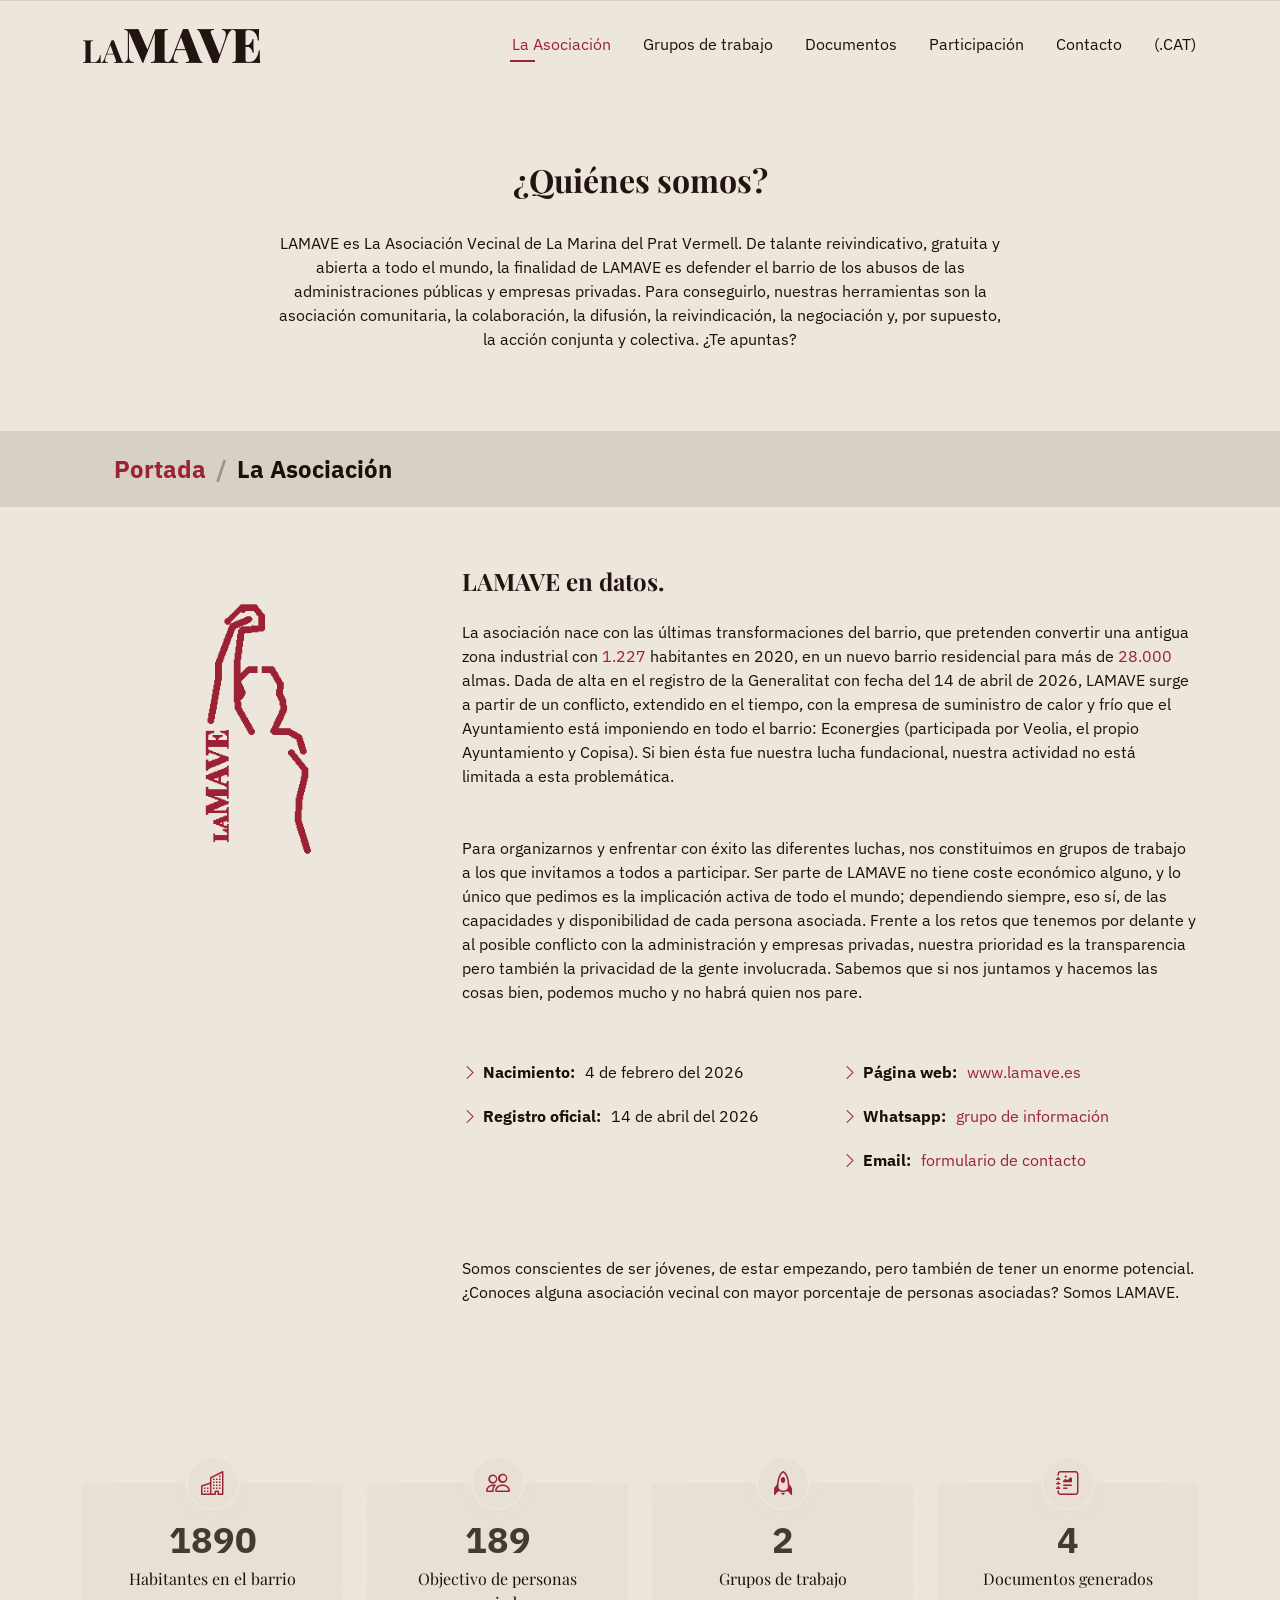
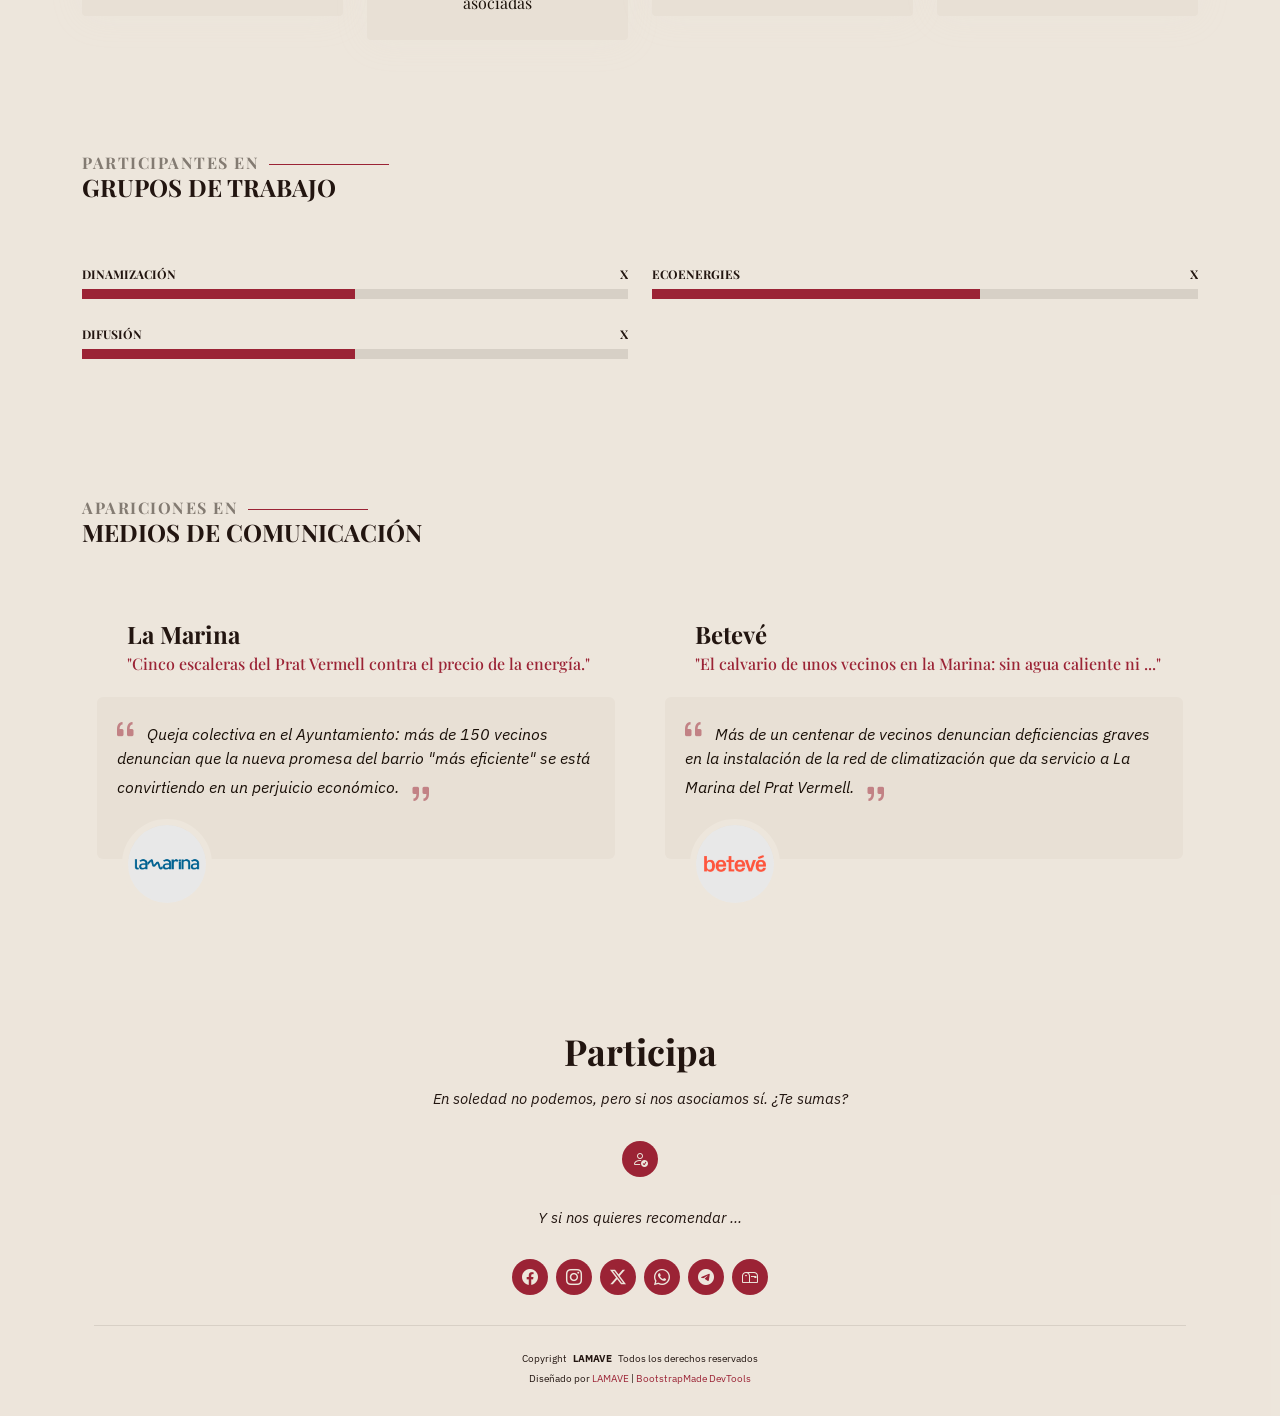
==== commit 1800c19f: "Add files via upload" ====
--- a/about.html
+++ b/about.html
@@ -1,12 +1,12 @@
 <!DOCTYPE html>
-<html lang="ca">
+<html lang="es">
 
 <head>
   <meta charset="utf-8">
   <meta content="width=device-width, initial-scale=1.0" name="viewport">
-  <title>L'Associació | LAMAVE</title>
-  <meta name="description" content="Presentació de LAMAVE, L'Associació Veïnal de La Marina del Prat Vermell. Què defensem? Quins son els nostres objectius? Com ens organitzem? Tot això i més ho trobaràs aquí.">
-  <meta name="keywords" content="LAMAVE, associació veïnal, presentació, descripció, La Marina del Prat Vermell, Zona Franca">
+  <title>La Asociación | LAMAVE</title>
+  <meta name="description" content="Presentación de LAMAVE, La Asociación Vecinal de La Marina del Prat Vermell. ¿Qué defendemos? ¿Cuáles son nuestros objetivos? Cómo nos organizamos? Todo estoy y más lo encontrarás aquí.">
+  <meta name="keywords" content="LAMAVE, asociación vecinal, presentación, descripción, La Marina del Prat Vermell, Zona Franca">
 
   <!-- Favicons -->
   <link href="assets/img/favicon.png" rel="icon">
@@ -25,7 +25,7 @@
   <link href="assets/vendor/glightbox/css/glightbox.min.css" rel="stylesheet">
 
   <!-- Main CSS File -->
-  <link href="assets/css/lamave-dark.css" rel="stylesheet">
+  <link href="assets/css/lamave-light.css" rel="stylesheet">
   <!-- <link href="assets/css/main.css" rel="stylesheet"> -->
 
   <!-- =======================================================
@@ -52,11 +52,11 @@
 
       <nav id="navmenu" class="navmenu">
         <ul>
-          <li><a href="index.html">Portada</a></li>
-          <li><a href="about.html" class="active">L'Associació</a></li>
-          <!-- <li><a href="history.html">Història</a></li> -->
-          <li><a href="groups.html">Grups de treball</a></li>
-          <li><a href="docs.html">Documents</a></li>
+          <!-- <li><a href="index.html">Portada</a></li> -->
+          <li><a href="about.html" class="active">La Asociación</a></li>
+          <!-- <li><a href="history.html">Historia</a></li> -->
+          <li><a href="groups.html">Grupos de trabajo</a></li>
+          <li><a href="docs.html">Documentos</a></li>
           <!-- <li class="dropdown"><a href="#"><span>Dropdown</span> <i class="bi bi-chevron-down toggle-dropdown"></i></a>
             <ul>
               <li><a href="#">Dropdown 1</a></li>
@@ -74,8 +74,9 @@
               <li><a href="#">Dropdown 4</a></li>
             </ul>
           </li> -->
-          <li><a href="get-involved.html">Participació</a></li>
-          <li><a href="contact.html">Contacte</a></li>
+          <li><a href="join.html">Participación</a></li>
+          <li><a href="contact.html">Contacto</a></li>
+          <li><a href="https://lamave.cat/about.html">(.CAT)</a></li>
         </ul>
         <i class="mobile-nav-toggle d-xl-none bi bi-list"></i>
       </nav>
@@ -91,8 +92,8 @@
         <div class="container">
           <div class="row d-flex justify-content-center text-center">
             <div class="col-lg-8">
-              <h1>Qui som?</h1>
-              <p class="mb-0"><br>LAMAVE és L'Associació Veïnal de La Marina del Prat Vermell. De tarannà reivindicatiu, gratuïta i oberta a tothom, la finalitat de LAMAVE és defensar al barri dels abusos de les administracions públiques i d’empreses privades. Per aconseguir-ho, les nostres eines són l'associació comunitària, la col·laboració, la difusió, la reivindicació, la negociació i, per descomptat, l'acció conjunta i col·lectiva. T'hi apuntes?</p>
+              <h1>¿Quiénes somos?</h1>
+              <p class="mb-0"><br>LAMAVE es La Asociación Vecinal de La Marina del Prat Vermell. De talante reivindicativo, gratuita y abierta a todo el mundo, la finalidad de LAMAVE es defender el barrio de los abusos de las administraciones públicas y empresas privadas. Para conseguirlo, nuestras herramientas son la asociación comunitaria, la colaboración, la difusión, la reivindicación, la negociación y, por supuesto, la acción conjunta y colectiva. ¿Te apuntas?</p>
             </div>
           </div>
         </div>
@@ -101,7 +102,7 @@
         <div class="container">
           <ol>
             <li><a href="index.html">Portada</a></li>
-            <li class="current">L'Associació</li>
+            <li class="current">La Asociación</li>
           </ol>
         </div>
       </nav>
@@ -114,36 +115,36 @@
 
         <div class="row gy-4 justify-content-center">
           <div class="col-lg-4">
-            <img src="assets/img/profile.png" class="img-fluid" alt="">
+            <img src="assets/img/profile-2.png" class="img-fluid" alt="Perfíl de LAMAVE amb el puny alçat">
           </div>
           <div class="col-lg-8 content">
-            <h2>LAMAVE en dades.</h2>
+            <h2>LAMAVE en datos.</h2>
             <p class="py-3">
-             L'associació neix amb les darreres transformacions del barri, que pretenen convertir una antiga zona industrial amb <a href="https://bcnroc.ajuntament.barcelona.cat/jspui/bitstream/11703/121820/1/barri12A.pdf">1.227</a> habitants al 2020, en un nou barri residencial per més de <a href="https://ajuntament.barcelona.cat/instituturbanisme/sites/default/files/2025-06/CAT-Memoria_IMU24_web.pdf">28.000</a> ànimes. Donada d'alta al registre de la Generalitat amb data del 14 d'abril del 2026, LAMAVE sorgeix a partir d'un conflicte, estés en el temps, amb l'empresa de sumnistrament de calor i fred que l'Ajuntament està imposant en tot el barri: Econergies (participada per Veolia, el propi Ajuntament i Copisa). Si bé aquesta va ser la nostra lluita fundacional, la nostra activitat no està limitada a aquesta problemàtica.
+             La asociación nace con las últimas transformaciones del barrio, que pretenden convertir una antigua zona industrial con <a href="https://bcnroc.ajuntament.barcelona.cat/jspui/bitstream/11703/121820/1/barri12A.pdf">1.227</a> habitantes en 2020, en un nuevo barrio residencial para más de <a href="https://ajuntament.barcelona.cat/instituturbanisme/sites/default/files/2025-06/CAT-Memoria_IMU24_web.pdf">28.000</a> almas. Dada de alta en el registro de la Generalitat con fecha del 14 de abril de 2026, LAMAVE surge a partir de un conflicto, extendido en el tiempo, con la empresa de suministro de calor y frío que el Ayuntamiento está imponiendo en todo el barrio: Econergies (participada por Veolia, el propio Ayuntamiento y Copisa). Si bien ésta fue nuestra lucha fundacional, nuestra actividad no está limitada a esta problemática.
              </p>
             <p class="py-3">
-             Per tal d'organtizar-nos i d'enfrontar amb èxit les diferents lluites, ens constituïm en grups de treball als que convidem a tothom a participar-hi. Fer part de LAMAVE no té cap cost econòmic, i l'únic que demanem és la implicació activa de tothom; depenent sempre, això sí, de les capacitats i disponibilitat de cada persona associada. En front dels reptes que tenim per davant i el possible conflicte amb l'administració i empreses privades, la nostra prioritat és la transparència però també la privacitat de la gent involucrada. Sabem que si ens ajuntem i fem les coses bé, podem molt i no hi haurà qui ens pari!<br><br>
+             Para organizarnos y enfrentar con éxito las diferentes luchas, nos constituimos en grupos de trabajo a los que invitamos a todos a participar. Ser parte de LAMAVE no tiene coste económico alguno, y lo único que pedimos es la implicación activa de todo el mundo; dependiendo siempre, eso sí, de las capacidades y disponibilidad de cada persona asociada. Frente a los retos que tenemos por delante y al posible conflicto con la administración y empresas privadas, nuestra prioridad es la transparencia pero también la privacidad de la gente involucrada. Sabemos que si nos juntamos y hacemos las cosas bien, podemos mucho y no habrá quien nos pare.<br><br>
             </p>
             <div class="row">
               <div class="col-lg-6">
                 <ul>
-                  <li><i class="bi bi-chevron-right"></i> <strong>Naixement:</strong> <span>4 de febrer del 2026</span></li>
-                  <li><i class="bi bi-chevron-right"></i> <strong>Registre oficial:</strong> <span>14 d'abril del 2026</span></li>
+                  <li><i class="bi bi-chevron-right"></i> <strong>Nacimiento:</strong> <span>4 de febrero del 2026</span></li>
+                  <li><i class="bi bi-chevron-right"></i> <strong>Registro oficial:</strong> <span>14 de abril del 2026</span></li>
                   <!-- <li><i class="bi bi-chevron-right"></i> <strong>Age:</strong> <span>30</span></li> -->
                   <!-- <li><i class="bi bi-chevron-right"></i> <strong>Degree:</strong> <span>Master</span></li> -->
                 </ul>
               </div>
               <div class="col-lg-6">
                 <ul>
-                  <li><i class="bi bi-chevron-right"></i> <strong>Pàgina web:</strong> <span><a href="index.html" target="_blank" rel="noopener">www.lamave.cat</a></span></li>
-                  <li><i class="bi bi-chevron-right"></i> <strong>Whatsapp:</strong> <span><a href="https://chat.whatsapp.com/FPthwAiU5uEBCdHUXamUTn" target="_blank" rel="noopener">grup d'informació</a></span></li>
-                  <li><i class="bi bi-chevron-right"></i> <strong>Email:</strong> <span><a href="contact.html" target="_blank" rel="noopener">formulari de contacte</a></span></li>   
+                  <li><i class="bi bi-chevron-right"></i> <strong>Página web:</strong> <span><a href="index.html" target="_blank" rel="noopener">www.lamave.es</a></span></li>
+                  <li><i class="bi bi-chevron-right"></i> <strong>Whatsapp:</strong> <span><a href="https://chat.whatsapp.com/FPthwAiU5uEBCdHUXamUTn" target="_blank" rel="noopener">grupo de información</a></span></li>
+                  <li><i class="bi bi-chevron-right"></i> <strong>Email:</strong> <span><a href="contact.html" target="_blank" rel="noopener">formulario de contacto</a></span></li>   
                   <!-- <li><i class="bi bi-chevron-right"></i> <strong>Freelance:</strong> <span>Available</span></li> -->
                 </ul>
               </div>
             </div>
             <p class="py-3">
-              <br><br>Som conscients de que som joves, de que estem començant, però també de que tenim un potencial enorme. Coneixes alguna associació veïnal amb un percentatge més alt de persones associades? Som LAMAVE.
+              <br><br>Somos conscientes de ser jóvenes, de estar empezando, pero también de tener un enorme potencial. ¿Conoces alguna asociación vecinal con mayor porcentaje de personas asociadas? Somos LAMAVE.
             </p>
           </div>
         </div>
@@ -166,7 +167,7 @@
             <i class="bi bi-buildings"></i>
             <div class="stats-item">
               <span data-purecounter-start="0" data-purecounter-end="2863" data-purecounter-duration="1" class="purecounter"></span>
-              <p>Habitants actuals al barri</p>
+              <p>Habitantes en el barrio</p>
             </div>
           </div>
           
@@ -184,7 +185,7 @@
             <i class="bi bi-people"></i>
             <div class="stats-item">
               <span data-purecounter-start="0" data-purecounter-end="286" data-purecounter-duration="1" class="purecounter"></span>
-              <p>Objectiu de persones associades</p>
+              <p>Objectivo de personas asociadas</p>
             </div>
           </div>
 
@@ -192,7 +193,7 @@
             <i class="bi bi-rocket"></i>
             <div class="stats-item">
               <span data-purecounter-start="0" data-purecounter-end="3" data-purecounter-duration="1" class="purecounter"></span>
-              <p>Grups de treball actuals</p>
+              <p>Grupos de trabajo</p>
             </div>
           </div>
           
@@ -200,7 +201,7 @@
             <i class="bi bi-journal-richtext"></i>
             <div class="stats-item">
               <span data-purecounter-start="0" data-purecounter-end="6" data-purecounter-duration="1" class="purecounter"></span>
-              <p>Documents generats</p>
+              <p>Documentos generados</p>
             </div>
           </div>
           
@@ -215,8 +216,8 @@
 
       <!-- Section Title -->
       <div class="container section-title" data-aos="fade-up">
-        <h2>Participants a</h2>
-        <div><span class="description-title">Grups</span><span> de treball</span> </div>
+        <h2>Participantes en</h2>
+        <div><span class="description-title">Grupos</span><span> de trabajo</span> </div>
       </div><!-- End Section Title -->
 
       <div class="container" data-aos="fade-up" data-aos-delay="100">
@@ -226,14 +227,14 @@
           <div class="col-lg-6">
 
             <div class="progress">
-              <span class="skill"><span>Dinamització</span> <i class="val">X</i></span>
+              <span class="skill"><span>Dinamización</span> <i class="val">X</i></span>
               <div class="progress-bar-wrap">
                 <div class="progress-bar" role="progressbar" aria-valuenow="50" aria-valuemin="0" aria-valuemax="100"></div>
               </div>
             </div>
 
             <div class="progress">
-              <span class="skill"><span>Difusió</span> <i class="val">X</i></span>
+              <span class="skill"><span>Difusión</span> <i class="val">X</i></span>
               <div class="progress-bar-wrap">
                 <div class="progress-bar" role="progressbar" aria-valuenow="50" aria-valuemin="0" aria-valuemax="100"></div>
               </div>
@@ -387,8 +388,8 @@
 
       <!-- Section Title -->
       <div class="container section-title" data-aos="fade-up">
-        <h2>Aparicions a</h2>
-        <div><span class="description-title">Mitjans</span> <span>de comunicació</span></div>
+        <h2>Apariciones en</h2>
+        <div><span class="description-title">Medios</span> <span>de comunicación</span></div>
       </div><!-- End Section Title -->
 
       <div class="container" data-aos="fade-up" data-aos-delay="100">
@@ -424,11 +425,11 @@
             <div class="swiper-slide">
               <div class="testimonial-item">
                 <h3>La Marina</h3>
-                <h4><a href="https://lamarina.cat/destacat/57071/cinc-escales-del-prat-vermell-contra-el-preu-de-lenergia/" target="_blank" rel="noopener" class="stretched-link">"Cinc escales del Prat Vermell contra el preu de l’energia."</a></h4>
+                <h4><a href="https://lamarina.cat/destacat/57071/cinc-escales-del-prat-vermell-contra-el-preu-de-lenergia/" target="_blank" rel="noopener" class="stretched-link">"Cinco escaleras del Prat Vermell contra el precio de la energía."</a></h4>
                 <br>
                 <p>
                 <i class=" bi bi-quote quote-icon-left"></i>
-                <span>Queixa col·lectiva a l'Ajuntament: més de 150 veïns denuncien que la nova promesa del barri "més eficient" s’està convertint en un perjudici econòmic.</span>
+                <span>Queja colectiva en el Ayuntamiento: más de 150 vecinos denuncian que la nueva promesa del barrio "más eficiente" se está convirtiendo en un perjuicio económico.</span>
                 <i class="bi bi-quote quote-icon-right"></i>
                 </p>
                 <img src="assets/img/media/lamarina.webp" class="testimonial-img" alt="Logo de La Marina">
@@ -438,11 +439,11 @@
             <div class="swiper-slide">
               <div class="testimonial-item">
                 <h3>Betevé</h3>
-                <h4><a href="https://beteve.cat/societat/calvari-veins-marina-prat-vermell-sense-servei-regular-aigua-calenta/" target="_blank" rel="noopener" class="stretched-link">"El calvari d’uns veïns a la Marina: sense aigua calenta ni ..."</a></h4>
+                <h4><a href="https://beteve.cat/societat/calvari-veins-marina-prat-vermell-sense-servei-regular-aigua-calenta/" target="_blank" rel="noopener" class="stretched-link">"El calvario de unos vecinos en la Marina: sin agua caliente ni ..."</a></h4>
 				<br>
                 <p>
                 <i class="bi bi-quote quote-icon-left"></i>
-                <span>Més d’un centenar de veïns denuncien deficiències greus en la instal·lació de la xarxa de climatització que dona servei a La Marina del Prat Vermell.</span>
+                <span>Más de un centenar de vecinos denuncian deficiencias graves en la instalación de la red de climatización que da servicio a La Marina del Prat Vermell.</span>
                 <i class="bi bi-quote quote-icon-right"></i>
                 </p>
                 <img src="assets/img/media/beteve.webp" class="testimonial-img" alt="Logo de Betevé">
@@ -463,31 +464,31 @@
   <footer id="footer" class="footer dark-background">
     <div class="container">
       <h3 class="sitename">Participa</h3>
-      <p>En soledat no podem, però si ens associem sí. T'hi sumes?</p>
+      <p>En soledad no podemos, pero si nos asociamos sí. ¿Te sumas?</p>
       <div class="social-links d-flex justify-content-center">
-        <!-- <a href="get-involved.html"><i class="bi bi-person-heart"></i></a> -->
-        <a href="get-involved.html"><i class="bi bi-person-check"></i></a>
+        <!-- <a href="join.html"><i class="bi bi-person-heart"></i></a> -->
+        <a href="join.html"><i class="bi bi-person-check"></i></a>
 	  </div>
-	  <p> I si ens vols recomanar ... </p>
+	  <p> Y si nos quieres recomendar ... </p>
       <div class="social-links d-flex justify-content-center"> 
-		<a href="https://www.facebook.com/sharer/sharer.php?u=https://lamave.cat" target="_blank" rel="noopener"><i class="bi bi-facebook"></i></a>
-          <!-- <a href="#" target="_blank" rel="noopener"><i class="bi bi-instagram" ></i></a> -->
-        <a href="https://twitter.com/intent/tweet?text=Dona-li una ullada! &url=https://lamave.cat" target="_blank" rel="noopener"><i class="bi bi-twitter-x"></i></a>
-          <a href="https://wa.me/?text=Dona-li%20una%20ullada:%20https://lamave.cat" target="_blank" rel="noopener"><i class="bi bi-whatsapp" ></i></a>
-        <a href="https://t.me/share/url?url=https://lamave.cat&text=Dona-li%20una%20ullada!%20" target="_blank" rel="noopener"><i class="bi bi-telegram" ></i></a>
-          <!-- <a href="https://linkedin.com/sharing/share-offsite/?url=https://lamave.cat" target="_blank" rel="noopener"><i class="bi bi-linkedin"></i></a> -->
-        <a href="mailto:?subject=LAMAVE, associació veïnal!&body=Dona-li una ullada: https://lamave.cat" target="_blank" rel="noopener"><i class="bi bi-mailbox" ></i></a>
+		<a href="https://www.facebook.com/sharer/sharer.php?u=https://lamave.es/about.html" target="_blank" rel="noopener"><i class="bi bi-facebook"></i></a>
+        <a href="https://www.instagram.com/" target="_blank" rel="noopener"><i class="bi bi-instagram" ></i></a>
+        <a href="https://twitter.com/intent/tweet?text=¡Échale un vistazo! &url=https://lamave.es/about.html" target="_blank" rel="noopener"><i class="bi bi-twitter-x"></i></a>
+        <a href="https://wa.me/?text=Échale%20un%20vistazo:%20https://lamave.es/about.html" target="_blank" rel="noopener"><i class="bi bi-whatsapp" ></i></a>
+        <a href="https://t.me/share/url?url=https://lamave.es/about.html&text=¡Échale%20un%20vistazo!%20" target="_blank" rel="noopener"><i class="bi bi-telegram" ></i></a>
+        <!-- <a href="https://linkedin.com/sharing/share-offsite/?url=https://lamave.es/about.html" target="_blank" rel="noopener"><i class="bi bi-linkedin"></i></a> -->
+        <a href="mailto:?subject=LAMAVE, asociación vecinal!&body=Échale un vistazo: https://lamave.es/about.html" target="_blank" rel="noopener"><i class="bi bi-mailbox" ></i></a>
       </div>
       <div class="container">
         <div class="copyright">
-          <span>Copyright</span> <strong class="px-1 sitename">LAMAVE</strong> <span>Tots els drets reservats</span>
+          <span>Copyright</span> <strong class="px-1 sitename">LAMAVE</strong> <span>Todos los derechos reservados</span>
         </div>
         <div class="credits">
           <!-- All the links in the footer should remain intact. -->
           <!-- You can delete the links only if you've purchased the pro version. -->
           <!-- Licensing information: https://bootstrapmade.com/license/ -->
           <!-- Purchase the pro version with working PHP/AJAX contact form: [buy-url] -->
-          Dissenyat per <a href="https://lamave.cat/">LAMAVE</a> | <a href="https://bootstrapmade.com/">BootstrapMade</a> <a href="https://bootstrapmade.com/tools/">DevTools</a>
+          Diseñado por <a href="https://lamave.es/">LAMAVE</a> | <a href="https://bootstrapmade.com/">BootstrapMade</a> <a href="https://bootstrapmade.com/tools/">DevTools</a>
         </div>
       </div>
     </div>
--- a/assets/css/lamave-light.css
+++ b/assets/css/lamave-light.css
@@ -0,0 +1,1508 @@
+/**
+* LAMAVE — Brand Style Adaptation
+* Based on: Personal Template (BootstrapMade)
+* Version: Light palette
+* Brand: LAMAVE · La Asociación Vecinal de la Marina del Prat Vermell
+* ─────────────────────────────────────────────────────────────────────────────
+* COLOUR MAPPING (original → LAMAVE light)
+*   #000000              → #EDE6DC  (background)
+*   #1a1a1a              → #E8E0D5  (surface)
+*   #343434              → #E3DACE  (light-background surface)
+*   #fafafa              → #1A1008  (default text)
+*   #ffffff              → #221510  (headings) --> OTHER POSSIBILITY #FFFFFF
+*   #18d26e              → #9B2335  (accent)
+*   rgba(0,0,0,0)        → rgba(237,230,220,0)
+*   rgba(0,0,0,0.1)      → rgba(237,230,220,0.1)
+*   rgba(0,0,0,0.6)      → rgba(237,230,220,0.6)
+*   rgba(0,0,0,0.8)      → rgba(237,230,220,0.8)
+*   rgba(15,15,15,0.975) → rgba(237,230,220,0.975)
+*   rgba(255,255,255,0.8)→ rgba(26,16,8,0.8) --> CHANGED FROM rgba(34,21,16,0.8)
+*   rgba(33,37,41,0.03)  → rgba(232,224,213,0.03)
+*   rgba(33,37,41,0.1)   → rgba(232,224,213,0.1)
+*   rgba(33,37,41,0.8)   → rgba(232,224,213,0.8)
+*   #df1529 (error)      → #9B2335 --> CHANGED FROM #df1529 (kept — functional UI color)
+*   #059652 (success)    → #E3DACE --> CHANGED FROM #059652 (kept — functional UI color)
+* ─────────────────────────────────────────────────────────────────────────────
+* FONT MAPPING (original → LAMAVE)
+*   Roboto (body)        → IBM Plex Sans
+*   Raleway (headings)   → Playfair Display
+*   Poppins (nav)        → IBM Plex Sans
+* ─────────────────────────────────────────────────────────────────────────────
+*/
+
+@import url('https://fonts.googleapis.com/css2?family=Playfair+Display:ital,wght@0,400;0,700;0,900;1,400;1,700&family=IBM+Plex+Sans:ital,wght@0,300;0,400;0,600;1,300;1,400&display=swap');
+
+/*--------------------------------------------------------------
+# Font & Color Variables
+--------------------------------------------------------------*/
+:root {
+  --default-font: "IBM Plex Sans", system-ui, -apple-system, "Segoe UI", "Helvetica Neue", Arial, sans-serif, "Apple Color Emoji", "Segoe UI Emoji", "Segoe UI Symbol";
+  --heading-font: "Playfair Display", serif;
+  --nav-font: "IBM Plex Sans", sans-serif;
+}
+
+/* Global Colors */
+:root {
+  --background-color: #EDE6DC;
+  --default-color: #1A1008;
+  --heading-color: #221510;
+  --accent-color: #9B2335;
+  --surface-color: #E8E0D5;
+  --contrast-color: #EDE6DC;
+}
+
+/* Nav Menu Colors */
+:root {
+  --nav-color: #1A1008;
+  --nav-hover-color: #9B2335;
+  --nav-mobile-background-color: #E8E0D5;
+  --nav-dropdown-background-color: #E8E0D5;
+  --nav-dropdown-color: #1A1008;
+  --nav-dropdown-hover-color: #9B2335;
+}
+
+/* Color Presets */
+.light-background {
+  --background-color: #E8E0D5;
+  --surface-color: #E3DACE;
+}
+
+.dark-background {
+  --background-color: rgba(237, 230, 220, 0.975);
+  --default-color: #221510;
+  --heading-color: #221510;
+  --surface-color: rgba(232, 224, 213, 0.98);
+  --contrast-color: #EDE6DC;
+}
+
+/* Smooth scroll */
+:root {
+  scroll-behavior: smooth;
+}
+
+/*--------------------------------------------------------------
+# General Styling & Shared Classes
+--------------------------------------------------------------*/
+body {
+  color: var(--default-color);
+  background-color: var(--background-color);
+  font-family: var(--default-font);
+  font-weight: 400; /* 300;*/
+}
+
+a {
+  color: var(--accent-color);
+  text-decoration: none;
+  transition: 0.3s;
+}
+
+a:hover {
+  color: color-mix(in srgb, var(--accent-color), transparent 25%);
+  text-decoration: none;
+}
+
+h1,
+h2,
+h3,
+h4,
+h5,
+h6 {
+  color: var(--heading-color);
+  font-family: var(--heading-font);
+}
+
+/* PHP Email Form Messages */
+.php-email-form .error-message {
+  display: none;
+  background: #9B2335; /* #df1529;*/
+  color: #221510;
+  text-align: left;
+  padding: 15px;
+  margin-bottom: 24px;
+  font-weight: 700; /*600;*/
+}
+
+.php-email-form .sent-message {
+  display: none;
+  background: #E3DACE; /* #059652;*/
+  color: #221510;
+  text-align: center;
+  padding: 15px;
+  margin-bottom: 24px;
+  font-weight: 700; /*600;*/
+}
+
+.php-email-form .loading {
+  display: none;
+  background: var(--surface-color);
+  text-align: center;
+  padding: 15px;
+  margin-bottom: 24px;
+}
+
+.php-email-form .loading:before {
+  content: "";
+  display: inline-block;
+  border-radius: 50%;
+  width: 24px;
+  height: 24px;
+  margin: 0 10px -6px 0;
+  border: 3px solid var(--accent-color);
+  border-top-color: var(--surface-color);
+  animation: php-email-form-loading 1s linear infinite;
+}
+
+@keyframes php-email-form-loading {
+  0%   { transform: rotate(0deg); }
+  100% { transform: rotate(360deg); }
+}
+
+/*--------------------------------------------------------------
+# Global Header
+--------------------------------------------------------------*/
+.header {
+  --background-color: rgba(237, 230, 220, 0);
+  color: var(--default-color);
+  background-color: var(--background-color);
+  padding: 15px 0;
+  transition: all 0.5s;
+  z-index: 997;
+}
+
+.header .logo {
+  line-height: 1;
+  display : flex;                   /* NEW! */
+  align-items: baseline;            /* NEW! */
+}
+
+.header .logo img {
+  max-height: 32px;
+  margin-right: 8px;
+}
+
+.header .logo h1 {
+  margin: 0;
+  font-size: 48px;                  /* 30px; */
+  font-weight: 900;                 /* 700; */
+  font-family: var(--heading-font); /* NEW! */
+  color: var(--heading-color);
+}
+
+.header .logo h2 {                  /* NEW! */
+  margin: 0;                        /* NEW! */
+  font-size: 32px;                  /* NEW! */
+  font-weight: 700;                 /* NEW! */
+  font-family: var(--heading-font); /* NEW! */
+  color: var(--heading-color);      /* NEW! */
+}                                   /* NEW! */
+
+.scrolled .header {
+  box-shadow: 0px 0 18px rgba(237, 230, 220, 0.1);
+}
+
+/* Global Header on Scroll */
+.scrolled .header {
+  --background-color: rgba(237, 230, 220, 0.8);
+}
+
+/*--------------------------------------------------------------
+# Navigation Menu
+--------------------------------------------------------------*/
+/* Desktop Navigation */
+@media (min-width: 1200px) {
+  .navmenu {
+    padding: 0;
+  }
+
+  .navmenu ul {
+    margin: 0;
+    padding: 0;
+    display: flex;
+    list-style: none;
+    align-items: center;
+  }
+
+  .navmenu li {
+    position: relative;
+  }
+
+  .navmenu>ul>li {
+    white-space: nowrap;
+    padding: 15px 14px;
+  }
+
+  .navmenu>ul>li:last-child {
+    padding-right: 0;
+  }
+
+  .navmenu a,
+  .navmenu a:focus {
+    color: var(--nav-color);
+    font-size: 16px; /* 15px; */
+    padding: 0 2px;
+    font-family: var(--nav-font);
+    font-weight: 400;
+    display: flex;
+    align-items: center;
+    justify-content: space-between;
+    white-space: nowrap;
+    transition: 0.3s;
+    position: relative;
+  }
+
+  .navmenu a i,
+  .navmenu a:focus i {
+    font-size: 14px; /* 12px; */
+    line-height: 0;
+    margin-left: 5px;
+    transition: 0.3s;
+  }
+
+  .navmenu>ul>li>a:before {
+    content: "";
+    position: absolute;
+    height: 2px;
+    bottom: -6px;
+    left: 0;
+    background-color: var(--nav-hover-color);
+    visibility: hidden;
+    width: 0px;
+    transition: all 0.3s ease-in-out 0s;
+  }
+
+  .navmenu a:hover:before,
+  .navmenu li:hover>a:before,
+  .navmenu .active:before {
+    visibility: visible;
+    width: 25px;
+  }
+
+  .navmenu li:hover>a,
+  .navmenu .active,
+  .navmenu .active:focus {
+    color: var(--nav-hover-color);
+  }
+
+  .navmenu .dropdown ul {
+    margin: 0;
+    padding: 10px 0;
+    background: var(--nav-dropdown-background-color);
+    display: block;
+    position: absolute;
+    visibility: hidden;
+    left: 14px;
+    top: 130%;
+    opacity: 0;
+    transition: 0.3s;
+    border-radius: 4px;
+    z-index: 99;
+    box-shadow: 0px 0px 30px rgba(237, 230, 220, 0.1);
+  }
+
+  .navmenu .dropdown ul li {
+    min-width: 200px;
+  }
+
+  .navmenu .dropdown ul a {
+    padding: 10px 20px;
+    font-size: 16px; /* 15px; */
+    text-transform: none;
+    color: var(--nav-dropdown-color);
+  }
+
+  .navmenu .dropdown ul a i {
+    font-size: 14px; /* 12px; */
+  }
+
+  .navmenu .dropdown ul a:hover,
+  .navmenu .dropdown ul .active:hover,
+  .navmenu .dropdown ul li:hover>a {
+    color: var(--nav-dropdown-hover-color);
+  }
+
+  .navmenu .dropdown:hover>ul {
+    opacity: 1;
+    top: 100%;
+    visibility: visible;
+  }
+
+  .navmenu .dropdown .dropdown ul {
+    top: 0;
+    left: -90%;
+    visibility: hidden;
+  }
+
+  .navmenu .dropdown .dropdown:hover>ul {
+    opacity: 1;
+    top: 0;
+    left: -100%;
+    visibility: visible;
+  }
+}
+
+/* Mobile Navigation */
+@media (max-width: 1199px) {
+  .mobile-nav-toggle {
+    color: var(--nav-color);
+    font-size: 24px; /* 28px; */
+    line-height: 0;
+    margin-right: 10px;
+    cursor: pointer;
+    transition: color 0.3s;
+  }
+
+  .navmenu {
+    padding: 0;
+    z-index: 9997;
+  }
+
+  .navmenu ul {
+    display: none;
+    list-style: none;
+    position: absolute;
+    inset: 60px 20px 20px 20px;
+    padding: 10px 0;
+    margin: 0;
+    border-radius: 6px;
+    background-color: var(--nav-mobile-background-color);
+    border: 1px solid color-mix(in srgb, var(--default-color), transparent 90%);
+    box-shadow: none;
+    overflow-y: auto;
+    transition: 0.3s;
+    z-index: 9998;
+  }
+
+  .navmenu a,
+  .navmenu a:focus {
+    color: var(--nav-dropdown-color);
+    padding: 10px 20px;
+    font-family: var(--nav-font);
+    font-size: 18px; /* 17px; */
+    font-weight: 400;
+    display: flex;
+    align-items: center;
+    justify-content: space-between;
+    white-space: nowrap;
+    transition: 0.3s;
+  }
+
+  .navmenu a i,
+  .navmenu a:focus i {
+    font-size: 14px; /* 12px; */
+    line-height: 0;
+    margin-left: 5px;
+    width: 30px;
+    height: 30px;
+    display: flex;
+    align-items: center;
+    justify-content: center;
+    border-radius: 50%;
+    transition: 0.3s;
+    background-color: color-mix(in srgb, var(--accent-color), transparent 90%);
+  }
+
+  .navmenu a i:hover,
+  .navmenu a:focus i:hover {
+    background-color: var(--accent-color);
+    color: var(--contrast-color);
+  }
+
+  .navmenu a:hover,
+  .navmenu .active,
+  .navmenu .active:focus {
+    color: var(--nav-dropdown-hover-color);
+  }
+
+  .navmenu .active i,
+  .navmenu .active:focus i {
+    background-color: var(--accent-color);
+    color: var(--contrast-color);
+    transform: rotate(180deg);
+  }
+
+  .navmenu .dropdown ul {
+    position: static;
+    display: none;
+    z-index: 99;
+    padding: 10px 0;
+    margin: 10px 20px;
+    background-color: var(--nav-dropdown-background-color);
+    transition: all 0.5s ease-in-out;
+  }
+
+  .navmenu .dropdown ul ul {
+    background-color: rgba(232, 224, 213, 0.1);
+  }
+
+  .navmenu .dropdown>.dropdown-active {
+    display: block;
+    background-color: rgba(232, 224, 213, 0.03);
+  }
+
+  .mobile-nav-active {
+    overflow: hidden;
+  }
+
+  .mobile-nav-active .mobile-nav-toggle {
+    color: #221510;
+    position: absolute;
+    font-size: 28px; /* 32px; */
+    top: 15px;
+    right: 15px;
+    margin-right: 0;
+    z-index: 9999;
+  }
+
+  .mobile-nav-active .navmenu {
+    position: fixed;
+    overflow: hidden;
+    inset: 0;
+    background: rgba(232, 224, 213, 0.8);
+    transition: 0.3s;
+  }
+
+  .mobile-nav-active .navmenu>ul {
+    display: block;
+  }
+}
+
+/*--------------------------------------------------------------
+# Global Footer
+--------------------------------------------------------------*/
+.footer {
+  color: var(--default-color);
+  background-color: var(--background-color);
+  font-size: 10px; /* 14px; */
+  text-align: center;
+  padding: 30px 0;
+  position: relative;
+}
+
+.footer h3 {
+  font-size: 36px;
+  font-weight: 700;
+  position: relative;
+  padding: 0;
+  margin: 0 0 15px 0;
+}
+
+.footer p {
+  font-size: 15px;
+  font-style: italic;
+  padding: 0;
+  margin: 0 0 30px 0;
+}
+
+.footer .social-links {
+  margin: 0 0 30px 0;
+}
+
+.footer .social-links a {
+  font-size: 16px;
+  display: flex;
+  align-items: center;
+  justify-content: center;
+  background: var(--accent-color);
+  color: var(--contrast-color);
+  line-height: 1;
+  margin: 0 4px;
+  border-radius: 50%;
+  text-align: center;
+  width: 36px;
+  height: 36px;
+  transition: 0.3s;
+}
+
+.footer .social-links a:hover {
+  background: color-mix(in srgb, var(--accent-color), transparent 20%);
+  text-decoration: none;
+}
+
+.footer .copyright {
+  padding-top: 25px;
+  border-top: 1px solid color-mix(in srgb, var(--default-color), transparent 90%);
+}
+
+.footer .credits {
+  font-size: 10px; /* 13px; */
+  padding-top: 5px;
+}
+
+/*--------------------------------------------------------------
+# Preloader
+--------------------------------------------------------------*/
+#preloader {
+  position: fixed;
+  inset: 0;
+  z-index: 999999;
+  overflow: hidden;
+  background: var(--background-color);
+  transition: all 0.6s ease-out;
+}
+
+#preloader:before {
+  content: "";
+  position: fixed;
+  top: calc(50% - 30px);
+  left: calc(50% - 30px);
+  border: 6px solid #221510;
+  border-color: var(--accent-color) transparent var(--accent-color) transparent;
+  border-radius: 50%;
+  width: 60px;
+  height: 60px;
+  animation: animate-preloader 1.5s linear infinite;
+}
+
+@keyframes animate-preloader {
+  0%   { transform: rotate(0deg); }
+  100% { transform: rotate(360deg); }
+}
+
+/*--------------------------------------------------------------
+# Scroll Top Button
+--------------------------------------------------------------*/
+.scroll-top {
+  position: fixed;
+  visibility: hidden;
+  opacity: 0;
+  right: 15px;
+  bottom: -15px;
+  z-index: 99999;
+  background-color: var(--accent-color);
+  width: 44px;
+  height: 44px;
+  border-radius: 50px;
+  transition: all 0.4s;
+}
+
+.scroll-top i {
+  font-size: 16px; /* 24px; */
+  color: var(--contrast-color);
+  line-height: 0;
+}
+
+.scroll-top:hover {
+  background-color: color-mix(in srgb, var(--accent-color), transparent 20%);
+  color: var(--contrast-color);
+}
+
+.scroll-top.active {
+  visibility: visible;
+  opacity: 1;
+  bottom: 15px;
+}
+
+/*--------------------------------------------------------------
+# Disable aos animation delay on mobile devices
+--------------------------------------------------------------*/
+@media screen and (max-width: 768px) {
+  [data-aos-delay] {
+    transition-delay: 0 !important;
+  }
+}
+
+/*--------------------------------------------------------------
+# Global Page Titles & Breadcrumbs
+--------------------------------------------------------------*/
+.page-title {
+  color: var(--default-color);
+  background-color: var(--background-color);
+  position: relative;
+}
+
+.page-title .heading {
+  padding: 160px 0 80px 0;
+  border-top: 1px solid color-mix(in srgb, var(--default-color), transparent 90%);
+}
+
+.page-title .heading h1 {
+  font-size: 32px; /* 38px; */
+  font-weight: 700;
+}
+
+.page-title nav {
+  background-color: color-mix(in srgb, var(--default-color), transparent 90%);
+  padding: 20px 0;
+}
+
+.page-title nav ol {
+  display: flex;
+  flex-wrap: wrap;
+  list-style: none;
+  margin: 0;
+  font-size: 24px; /* 16px; */
+  font-weight: 700; /* 600; */
+}
+
+.page-title nav ol li+li {
+  padding-left: 10px;
+}
+
+.page-title nav ol li+li::before {
+  content: "/";
+  display: inline-block;
+  padding-right: 10px;
+  color: color-mix(in srgb, var(--default-color), transparent 70%);
+}
+
+/*--------------------------------------------------------------
+# Global Sections
+--------------------------------------------------------------*/
+section,
+.section {
+  color: var(--default-color);
+  background-color: var(--background-color);
+  padding: 60px 0;
+  scroll-margin-top: 100px;
+  overflow: clip;
+}
+
+@media (max-width: 1199px) {
+  section,
+  .section {
+    scroll-margin-top: 66px;
+  }
+}
+
+/*--------------------------------------------------------------
+# Global Section Titles
+--------------------------------------------------------------*/
+.section-title {
+  padding-bottom: 60px;
+  position: relative;
+}
+
+.section-title h2 {
+  font-size: 16px; /* 14x; */
+  font-weight: 700; /* 500; */
+  padding: 0;
+  line-height: 1px;
+  margin: 0;
+  letter-spacing: 1.5px;
+  text-transform: uppercase;
+  color: color-mix(in srgb, var(--default-color), transparent 50%);
+  position: relative;
+}
+
+.section-title h2::after {
+  content: "";
+  width: 120px;
+  height: 1px;
+  display: inline-block;
+  background: var(--accent-color);
+  margin: 4px 10px;
+}
+
+.section-title div {
+  color: var(--heading-color);
+  margin: 0;
+  font-size: 24px; /* 28px; */
+  font-weight: 700;
+  text-transform: uppercase;
+  font-family: var(--heading-font);
+}
+
+/*--------------------------------------------------------------
+# Hero Section
+--------------------------------------------------------------*/
+.hero {
+  width: 100%;
+  min-height: 100vh;
+  position: relative;
+  padding: 80px 0;
+  display: flex;
+  align-items: center;
+  justify-content: center;
+}
+
+.hero img {
+  position: absolute;
+  inset: 0;
+  display: block;
+  width: 100%;
+  height: 100%;
+  object-fit: cover;
+  z-index: 1;
+}
+
+.hero .container {
+  position: relative;
+  z-index: 3;
+}
+
+.hero .hero-title {                  /* NEW! */
+  margin: 0;                         /* NEW! */
+  display: flex;                     /* NEW! */
+  align-items: baseline;             /* NEW! */
+}                                    /* NEW! */
+
+.hero .hero-title .mave {            /* NEW! */
+  margin: 0;                         /* NEW! */
+  font-size: 120px;                  /* NEW! */
+  font-size: 7.2vw;					 /* NEW! */
+  font-weight: 900;                  /* NEW! */
+  font-family: var(--heading-font);  /* NEW! */
+  color: var(--heading-color);       /* NEW! */
+}                                    /* NEW! */
+
+.hero .hero-title .la {              /* NEW! */
+  margin: 0;                         /* NEW! */
+  font-size: 80px;                   /* NEW! */
+  font-size: 4.8vw; 				 /* NEW! */
+  font-weight: 700;                  /* NEW! */
+  font-family: var(--heading-font);  /* NEW! */
+  color: var(--heading-color);       /* NEW! */
+}                                    /* NEW! */
+
+/* .hero h2 {
+  margin: 0;
+  font-size: 64px;
+  font-weight: 700;
+}*/
+
+.hero p {
+  margin: 5px 0 0 0;
+  font-size: 20px;                   /* NEW! */
+  font-size: 1.2vw; 			     /* NEW! */
+  font-weight: 300;                  /* NEW! */
+  font-family: var(--dafault-font);  /* NEW! */
+  color: var(--default-color);       /* NEW! */
+}
+
+.hero p span {
+  letter-spacing: 1px;
+  border-bottom: 2px solid var(--accent-color);
+}
+
+.hero .social-links {
+  margin-top: 25px;
+}
+
+.hero .social-links a {
+  background-color: color-mix(in srgb, var(--default-color), transparent 90%);
+  color: var(--default-color);
+  font-size: 14px;
+  width: 40px;
+  height: 40px;
+  border-radius: 50px;
+  display: inline-flex;
+  align-items: center;
+  justify-content: center;
+  margin-right: 20px;
+  transition: 0.3s;
+}
+
+.hero .social-links a:hover {
+  background-color: var(--accent-color);
+}
+
+@media (max-width: 768px) {
+  /* .hero h2 { font-size: 32px; } */
+  .hero .la { font-size: 36px; }         /* NEW! */
+  .hero .mave { font-size: 24px; }       /* NEW! */
+  .hero p  { font-size: 12px; }          /* 20px; } */
+}
+
+/*--------------------------------------------------------------
+# About Section
+--------------------------------------------------------------*/
+.about .content h2 {
+  font-weight: 700;
+  font-size: 24px;
+}
+
+.about .content ul {
+  list-style: none;
+  padding: 0;
+}
+
+.about .content ul li {
+  margin-bottom: 20px;
+  display: flex;
+  align-items: center;
+}
+
+.about .content ul strong {
+  margin-right: 10px;
+}
+
+.about .content ul i {
+  font-size: 16px;
+  margin-right: 5px;
+  color: var(--accent-color);
+  line-height: 0;
+}
+
+/*--------------------------------------------------------------
+# Stats Section
+--------------------------------------------------------------*/
+.stats i {
+  background-color: var(--surface-color);
+  color: var(--accent-color);
+  box-shadow: 0px 2px 25px rgba(237, 230, 220, 0.1);
+  width: 54px;
+  height: 54px;
+  font-size: 24px;
+  border-radius: 50px;
+  border: 2px solid var(--background-color);
+  display: inline-flex;
+  align-items: center;
+  justify-content: center;
+  position: relative;
+  z-index: 1;
+}
+
+.stats .stats-item {
+  background-color: var(--surface-color);
+  margin-top: -27px;
+  padding: 30px 30px 25px 30px;
+  width: 100%;
+  position: relative;
+  text-align: center;
+  box-shadow: 0px 2px 35px rgba(237, 230, 220, 0.1);
+  border-radius: 4px;
+  z-index: 0;
+}
+
+.stats .stats-item span {
+  font-size: 36px;
+  display: block;
+  font-weight: 700;
+  color: color-mix(in srgb, var(--default-color), transparent 20%);
+}
+
+.stats .stats-item p {
+  padding: 0;
+  margin: 0;
+  font-family: var(--heading-font);
+  font-size: 16px;
+}
+
+/*--------------------------------------------------------------
+# Skills Section
+--------------------------------------------------------------*/
+.skills .progress {
+  height: 60px;
+  display: block;
+  background: none;
+  border-radius: 0;
+}
+
+.skills .progress .skill {
+  color: var(--heading-color);
+  padding: 0;
+  margin: 0 0 6px 0;
+  text-transform: uppercase;
+  display: block;
+  font-weight: 700; /* 600; */
+  font-family: var(--heading-font);
+}
+
+.skills .progress .skill .val {
+  float: right;
+  font-style: normal;
+}
+
+.skills .progress-bar-wrap {
+  background: color-mix(in srgb, var(--default-color), transparent 90%);
+  height: 10px;
+}
+
+.skills .progress-bar {
+  width: 1px;
+  height: 10px;
+  transition: 0.9s;
+  background-color: var(--accent-color);
+}
+
+/*--------------------------------------------------------------
+# Interests Section
+--------------------------------------------------------------*/
+.interests .features-item {
+  background-color: var(--surface-color);
+  display: flex;
+  align-items: center;
+  padding: 20px;
+  transition: 0.3s;
+  border: 1px solid color-mix(in srgb, var(--default-color), transparent 90%);
+  position: relative;
+}
+
+.interests .features-item i {
+  font-size: 32px;
+  padding-right: 10px;
+  line-height: 0;
+}
+
+.interests .features-item h3 {
+  font-weight: 700;
+  margin: 0;
+  padding: 0;
+  line-height: 1;
+  font-size: 16px;
+}
+
+.interests .features-item h3 a {
+  color: var(--heading-color);
+  transition: 0.3s;
+}
+
+.interests .features-item:hover {
+  border-color: var(--accent-color);
+}
+
+.interests .features-item:hover h3 a {
+  color: var(--accent-color);
+}
+
+/*--------------------------------------------------------------
+# Testimonials Section
+--------------------------------------------------------------*/
+.testimonials .testimonials-carousel,
+.testimonials .testimonials-slider {
+  overflow: hidden;
+}
+
+.testimonials .testimonial-item {
+  box-sizing: content-box;
+  min-height: 320px;
+}
+
+.testimonials .testimonial-item .testimonial-img {
+  width: 90px;
+  border-radius: 50%;
+  margin: -40px 0 0 40px;
+  position: relative;
+  z-index: 2;
+  border: 6px solid var(--background-color);
+}
+
+.testimonials .testimonial-item h3 {
+  font-size: 24px; /* 18px; */
+  font-weight: bold;
+  margin: 10px 0 5px 45px;
+}
+
+.testimonials .testimonial-item h4 {
+  font-size: 16px; /* 14px; */
+  color: color-mix(in srgb, var(--default-color), transparent 20%);
+  margin: 0 0 0 45px;
+}
+
+.testimonials .testimonial-item .quote-icon-left,
+.testimonials .testimonial-item .quote-icon-right {
+  color: color-mix(in srgb, var(--accent-color), transparent 50%);
+  font-size: 26px;
+  line-height: 0;
+}
+
+.testimonials .testimonial-item .quote-icon-left {
+  display: inline-block;
+  left: -5px;
+  position: relative;
+}
+
+.testimonials .testimonial-item .quote-icon-right {
+  display: inline-block;
+  right: -5px;
+  position: relative;
+  top: 10px;
+  transform: scale(-1, -1);
+}
+
+.testimonials .testimonial-item p {
+  font-style: italic;
+  margin: 0 15px 0 15px;
+  padding: 20px 20px 60px 20px;
+  background: var(--surface-color);
+  border-radius: 6px;
+  position: relative;
+  z-index: 1;
+}
+
+.testimonials .swiper-wrapper {
+  height: auto;
+}
+
+.testimonials .swiper-pagination {
+  margin-top: 20px;
+  position: relative;
+}
+
+.testimonials .swiper-pagination .swiper-pagination-bullet {
+  width: 12px;
+  height: 12px;
+  background-color: var(--background-color);
+  opacity: 1;
+  border: 1px solid var(--accent-color);
+}
+
+.testimonials .swiper-pagination .swiper-pagination-bullet-active {
+  background-color: var(--accent-color);
+}
+
+/*--------------------------------------------------------------
+# Resume Section
+--------------------------------------------------------------*/
+.resume .resume-title {
+  color: var(--heading-color);
+  font-size: 26px;
+  font-weight: 700;
+  margin-top: 20px;
+  margin-bottom: 20px;
+}
+
+.resume .resume-item {
+  padding: 0 0 20px 20px;
+  margin-top: -2px;
+  border-left: 2px solid var(--accent-color);
+  position: relative;
+}
+
+.resume .resume-item h4 {
+  line-height: 18px;
+  font-size: 18px;
+  font-weight: 700; /* 600; */
+  text-transform: uppercase;
+  color: color-mix(in srgb, var(--default-color), transparent 20%);
+  margin-bottom: 10px;
+}
+
+.resume .resume-item h5 {
+  font-size: 16px;
+  padding: 5px 15px;
+  display: inline-block;
+  font-weight: 700; /* 600; */
+  margin-bottom: 10px;
+}
+
+.resume .resume-item ul {
+  padding-left: 20px;
+}
+
+.resume .resume-item ul li {
+  padding-bottom: 10px;
+}
+
+.resume .resume-item:last-child {
+  padding-bottom: 0;
+}
+
+.resume .resume-item::before {
+  content: "";
+  position: absolute;
+  width: 16px;
+  height: 16px;
+  border-radius: 50px;
+  left: -9px;
+  top: 0;
+  background: var(--background-color);
+  border: 2px solid var(--accent-color);
+}
+
+/*--------------------------------------------------------------
+# Services Section
+--------------------------------------------------------------*/
+.services .service-item {
+  background-color: var(--surface-color);
+  text-align: center;
+  padding: 80px 20px;
+  transition: all ease-in-out 0.3s;
+  height: 100%;
+}
+
+.services .service-item .icon {
+  margin: 0 auto;
+  width: 64px;
+  height: 64px;
+  background: var(--accent-color);
+  border-radius: 4px;
+  display: flex;
+  align-items: center;
+  justify-content: center;
+  margin-bottom: 20px;
+  transition: 0.3s;
+  transform-style: preserve-3d;
+}
+
+.services .service-item .icon i {
+  color: var(--contrast-color);
+  font-size: 28px;
+  transition: ease-in-out 0.3s;
+}
+
+.services .service-item .icon::before {
+  position: absolute;
+  content: "";
+  left: -8px;
+  top: -8px;
+  height: 100%;
+  width: 100%;
+  background: color-mix(in srgb, var(--accent-color), transparent 80%);
+  border-radius: 5px;
+  transition: all 0.3s ease-out 0s;
+  transform: translateZ(-1px);
+}
+
+.services .service-item h3 {
+  font-weight: 700;
+  margin: 10px 0 15px 0;
+  font-size: 22px;
+}
+
+.services .service-item p {
+  line-height: 24px;
+  font-size: 14px;
+  margin-bottom: 0;
+}
+
+.services .service-item:hover {
+  background: var(--accent-color);
+  border-color: var(--accent-color);
+}
+
+.services .service-item:hover .icon {
+  background: var(--surface-color);
+}
+
+.services .service-item:hover .icon i {
+  color: var(--accent-color);
+}
+
+.services .service-item:hover .icon::before {
+  background: color-mix(in srgb, var(--background-color), transparent 70%);
+}
+
+.services .service-item:hover h3,
+.services .service-item:hover p {
+  color: var(--contrast-color);
+}
+
+/*--------------------------------------------------------------
+# Service Details Section
+--------------------------------------------------------------*/
+.service-details .services-list {
+  background-color: var(--surface-color);
+  padding: 10px 30px;
+  border: 1px solid color-mix(in srgb, var(--default-color), transparent 90%);
+  margin-bottom: 20px;
+}
+
+.service-details .services-list a {
+  display: block;
+  line-height: 1;
+  padding: 8px 0 8px 15px;
+  border-left: 3px solid color-mix(in srgb, var(--default-color), transparent 70%);
+  margin: 20px 0;
+  color: color-mix(in srgb, var(--default-color), transparent 20%);
+  transition: 0.3s;
+}
+
+.service-details .services-list a.active {
+  color: var(--heading-color);
+  font-weight: 700;
+  border-color: var(--accent-color);
+}
+
+.service-details .services-list a:hover {
+  border-color: var(--accent-color);
+}
+
+.service-details .services-img {
+  margin-bottom: 20px;
+}
+
+.service-details h3 { font-size: 26px; font-weight: 700; }
+.service-details h4 { font-size: 20px; font-weight: 700; }
+.service-details p  { font-size: 15px; }
+
+.service-details ul {
+  list-style: none;
+  padding: 0;
+  font-size: 15px;
+}
+
+.service-details ul li {
+  padding: 5px 0;
+  display: flex;
+  align-items: center;
+}
+
+.service-details ul i {
+  font-size: 20px;
+  margin-right: 8px;
+  color: var(--accent-color);
+}
+
+/*--------------------------------------------------------------
+# Portfolio Section
+--------------------------------------------------------------*/
+.portfolio .portfolio-filters {
+  padding: 0;
+  margin: 0 auto 20px auto;
+  list-style: none;
+  text-align: center;
+}
+
+.portfolio .portfolio-filters li {
+  cursor: pointer;
+  display: inline-block;
+  padding: 0;
+  font-size: 18px;
+  font-weight: 400; /* 500; */
+  margin: 0 10px;
+  line-height: 1;
+  margin-bottom: 5px;
+  transition: all 0.3s ease-in-out;
+}
+
+.portfolio .portfolio-filters li:hover,
+.portfolio .portfolio-filters li.filter-active {
+  color: var(--accent-color);
+}
+
+.portfolio .portfolio-filters li:first-child { margin-left: 0; }
+.portfolio .portfolio-filters li:last-child  { margin-right: 0; }
+
+@media (max-width: 575px) {
+  .portfolio .portfolio-filters li {
+    font-size: 14px;
+    margin: 0 5px;
+  }
+}
+
+.portfolio .portfolio-content {
+  position: relative;
+  overflow: hidden;
+}
+
+.portfolio .portfolio-content img {
+  transition: 0.3s;
+}
+
+.portfolio .portfolio-content .portfolio-info {
+  opacity: 0;
+  position: absolute;
+  inset: 0;
+  z-index: 3;
+  transition: all ease-in-out 0.3s;
+  background: rgba(237, 230, 220, 0.6);
+  padding: 15px;
+}
+
+.portfolio .portfolio-content .portfolio-info h4 {
+  display: inline-block;
+  font-size: 14px;
+  padding: 5px 10px;
+  font-weight: 900; /* 400; */
+  color: #FFFFFF; /* #221510; */
+  background-color: var(--accent-color);
+}
+
+.portfolio .portfolio-content .portfolio-info p {
+  position: absolute;
+  bottom: 10px;
+  /* text-align: center; */
+  display: inline-block;
+  left: calc(10%); /* 0; */
+  /* right: 0; */
+  font-size: 16px;
+  font-weight: 700; /* 600; */
+  color: #FFFFFF; /* rgba(34, 21, 16, 0.8); */
+  background-color: var(--accent-color);
+}
+
+.portfolio .portfolio-content .portfolio-info .preview-link,
+.portfolio .portfolio-content .portfolio-info .details-link {
+  position: absolute;
+  left: calc(50% - 40px);
+  font-size: 26px;
+  top: calc(50% - 14px);
+  color: #221510;
+  transition: 0.3s;
+  line-height: 1.2;
+}
+
+.portfolio .portfolio-content .portfolio-info .preview-link:hover,
+.portfolio .portfolio-content .portfolio-info .details-link:hover {
+  color: var(--accent-color);
+}
+
+.portfolio .portfolio-content .portfolio-info .details-link {
+  left: calc(10% + 80px); /* 50%; */
+  font-size: 34px;
+  line-height: 0;
+}
+
+.portfolio .portfolio-content:hover .portfolio-info {
+  opacity: 1;
+}
+
+.portfolio .portfolio-content:hover img {
+  transform: scale(1.1);
+}
+
+/*--------------------------------------------------------------
+# Portfolio Details Section
+--------------------------------------------------------------*/
+.portfolio-details .portfolio-details-slider img {
+  width: 100%;
+}
+
+.portfolio-details .portfolio-details-slider .swiper-pagination {
+  margin-top: 20px;
+  position: relative;
+}
+
+.portfolio-details .portfolio-details-slider .swiper-pagination .swiper-pagination-bullet {
+  width: 12px;
+  height: 12px;
+  background-color: color-mix(in srgb, var(--default-color), transparent 85%);
+  opacity: 1;
+}
+
+.portfolio-details .portfolio-details-slider .swiper-pagination .swiper-pagination-bullet-active {
+  background-color: var(--accent-color);
+}
+
+.portfolio-details .portfolio-info {
+  background-color: var(--surface-color);
+  padding: 30px;
+  box-shadow: 0px 0 30px rgba(237, 230, 220, 0.1);
+}
+
+.portfolio-details .portfolio-info h3 {
+  font-size: 22px;
+  font-weight: 700;
+  margin-bottom: 20px;
+  padding-bottom: 20px;
+  border-bottom: 1px solid color-mix(in srgb, var(--default-color), transparent 85%);
+}
+
+.portfolio-details .portfolio-info ul {
+  list-style: none;
+  padding: 0;
+  font-size: 15px;
+}
+
+.portfolio-details .portfolio-info ul li+li {
+  margin-top: 10px;
+}
+
+.portfolio-details .portfolio-description {
+  padding-top: 30px;
+}
+
+.portfolio-details .portfolio-description h2 {
+  font-size: 26px;
+  font-weight: 700;
+  margin-bottom: 20px;
+}
+
+.portfolio-details .portfolio-description p {
+  padding: 0;
+  color: color-mix(in srgb, var(--default-color), transparent 30%);
+}
+
+/*--------------------------------------------------------------
+# Starter Section
+--------------------------------------------------------------*/
+.starter-section {
+  /* Add your styles here */
+}
+
+/*--------------------------------------------------------------
+# Contact Section
+--------------------------------------------------------------*/
+.contact .info-item {
+  box-shadow: 0px 0px 20px rgba(237, 230, 220, 0.1);
+  padding: 20px 30px;
+}
+
+.contact .info-item .icon {
+  color: var(--contrast-color);
+  background-color: var(--accent-color);
+  width: 56px;
+  height: 56px;
+  font-size: 24px;
+  display: flex;
+  justify-content: center;
+  align-items: center;
+  transition: all 0.3s ease-in-out;
+  border-radius: 50%;
+  margin-right: 15px;
+}
+
+.contact .info-item h3 {
+  font-size: 18px;
+  font-weight: 700;
+  margin: 0 0 2px 0;
+}
+
+.contact .info-item p {
+  padding: 0;
+  margin-bottom: 0;
+  font-size: 14px;
+}
+
+.contact .info-item .social-links a {
+  font-size: 24px;
+  display: inline-block;
+  line-height: 1;
+  margin: 4px 6px 0 0;
+  transition: 0.3s;
+  color: color-mix(in srgb, var(--default-color), transparent 50%);
+}
+
+.contact .info-item .social-links a:hover {
+  color: var(--accent-color);
+}
+
+.contact .php-email-form {
+  box-shadow: 0px 0px 20px rgba(237, 230, 220, 0.1);
+  padding: 30px;
+  margin-top: 30px;
+}
+
+@media (max-width: 575px) {
+  .contact .php-email-form {
+    padding: 20px;
+  }
+}
+
+.contact .php-email-form input[type=text],
+.contact .php-email-form input[type=email],
+.contact .php-email-form textarea {
+  color: var(--default-color);
+  background-color: color-mix(in srgb, var(--background-color), transparent 50%);
+  border-color: color-mix(in srgb, var(--default-color), transparent 80%);
+  font-size: 14px;
+  padding: 10px 15px;
+  box-shadow: none;
+  border-radius: 0;
+}
+
+.contact .php-email-form input[type=text]:focus,
+.contact .php-email-form input[type=email]:focus,
+.contact .php-email-form textarea:focus {
+  border-color: var(--accent-color);
+}
+
+.contact .php-email-form input[type=text]::placeholder,
+.contact .php-email-form input[type=email]::placeholder,
+.contact .php-email-form textarea::placeholder {
+  color: color-mix(in srgb, var(--default-color), transparent 70%);
+}
+
+.contact .php-email-form button[type=submit] {
+  color: var(--contrast-color);
+  background: var(--accent-color);
+  border: 0;
+  padding: 10px 30px;
+  transition: 0.4s;
+  border-radius: 50px;
+}
+
+.contact .php-email-form button[type=submit]:hover {
+  background: color-mix(in srgb, var(--accent-color), transparent 20%);
+}
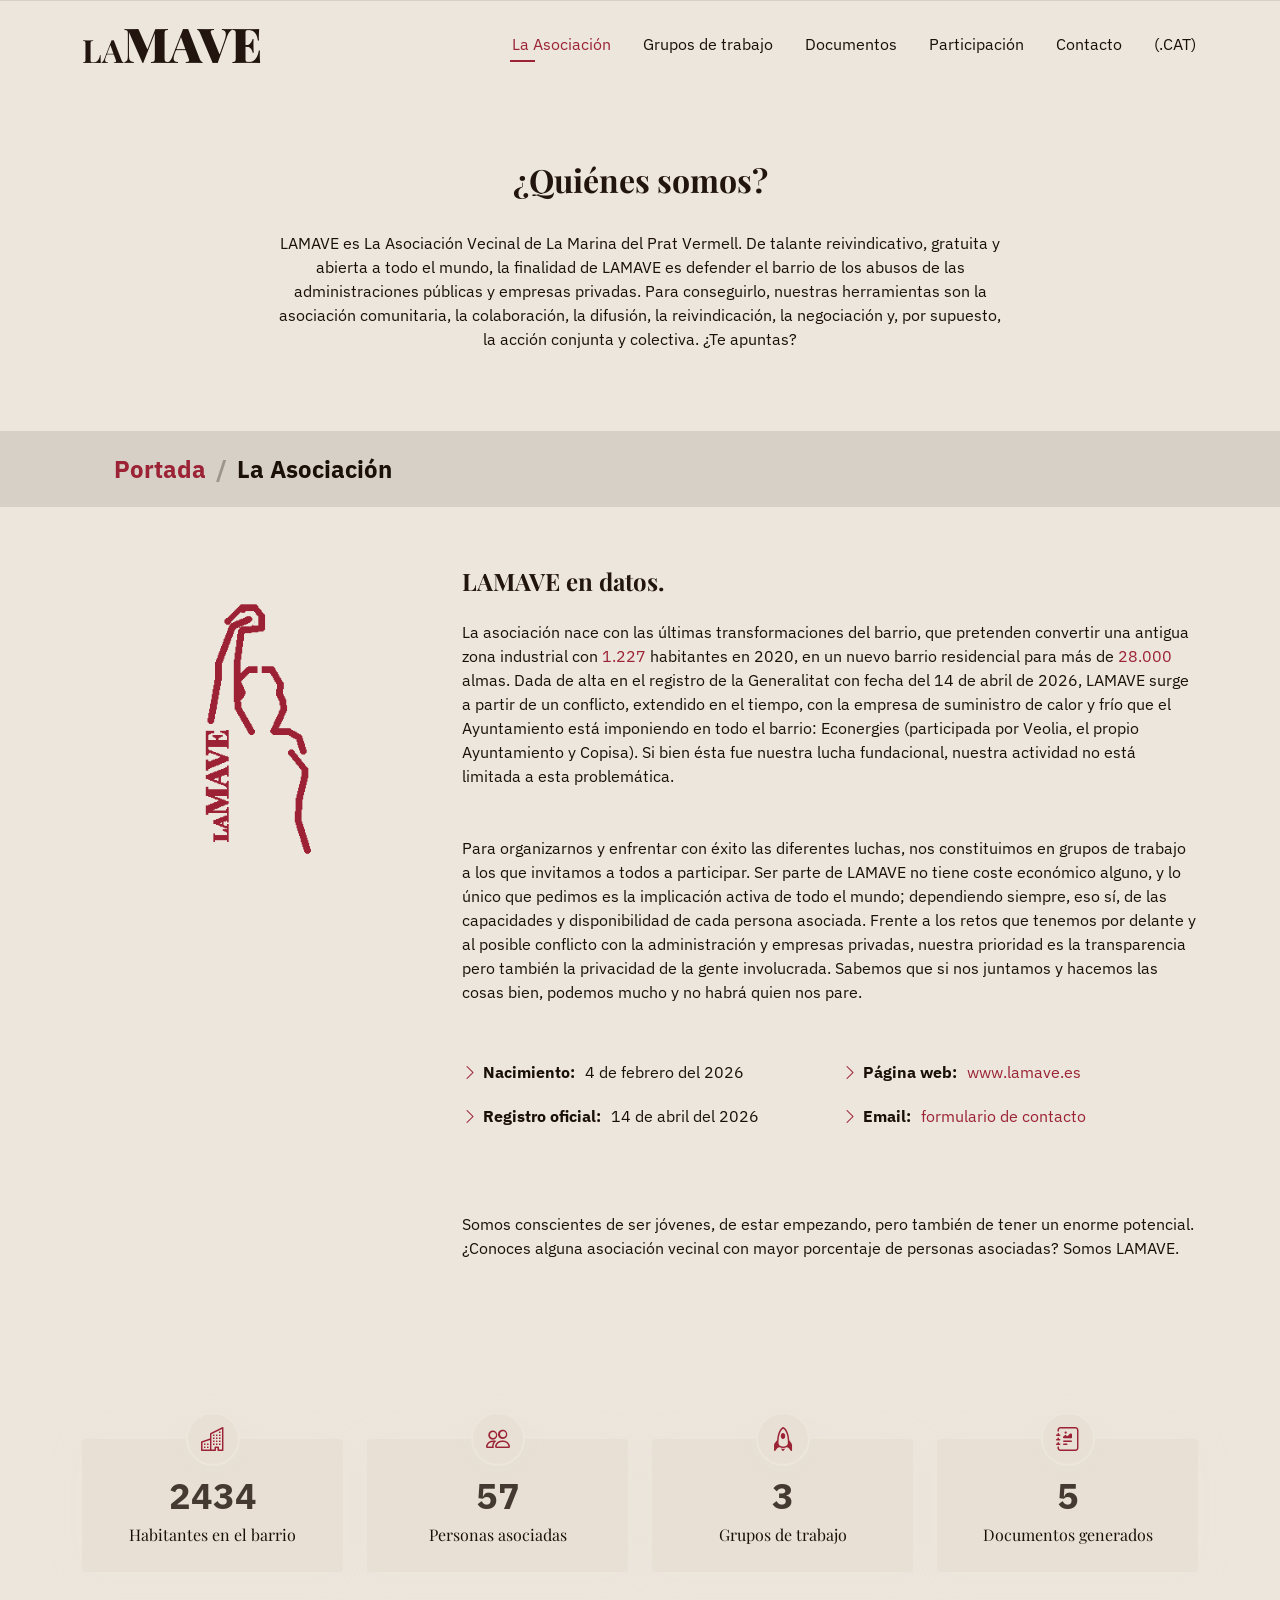
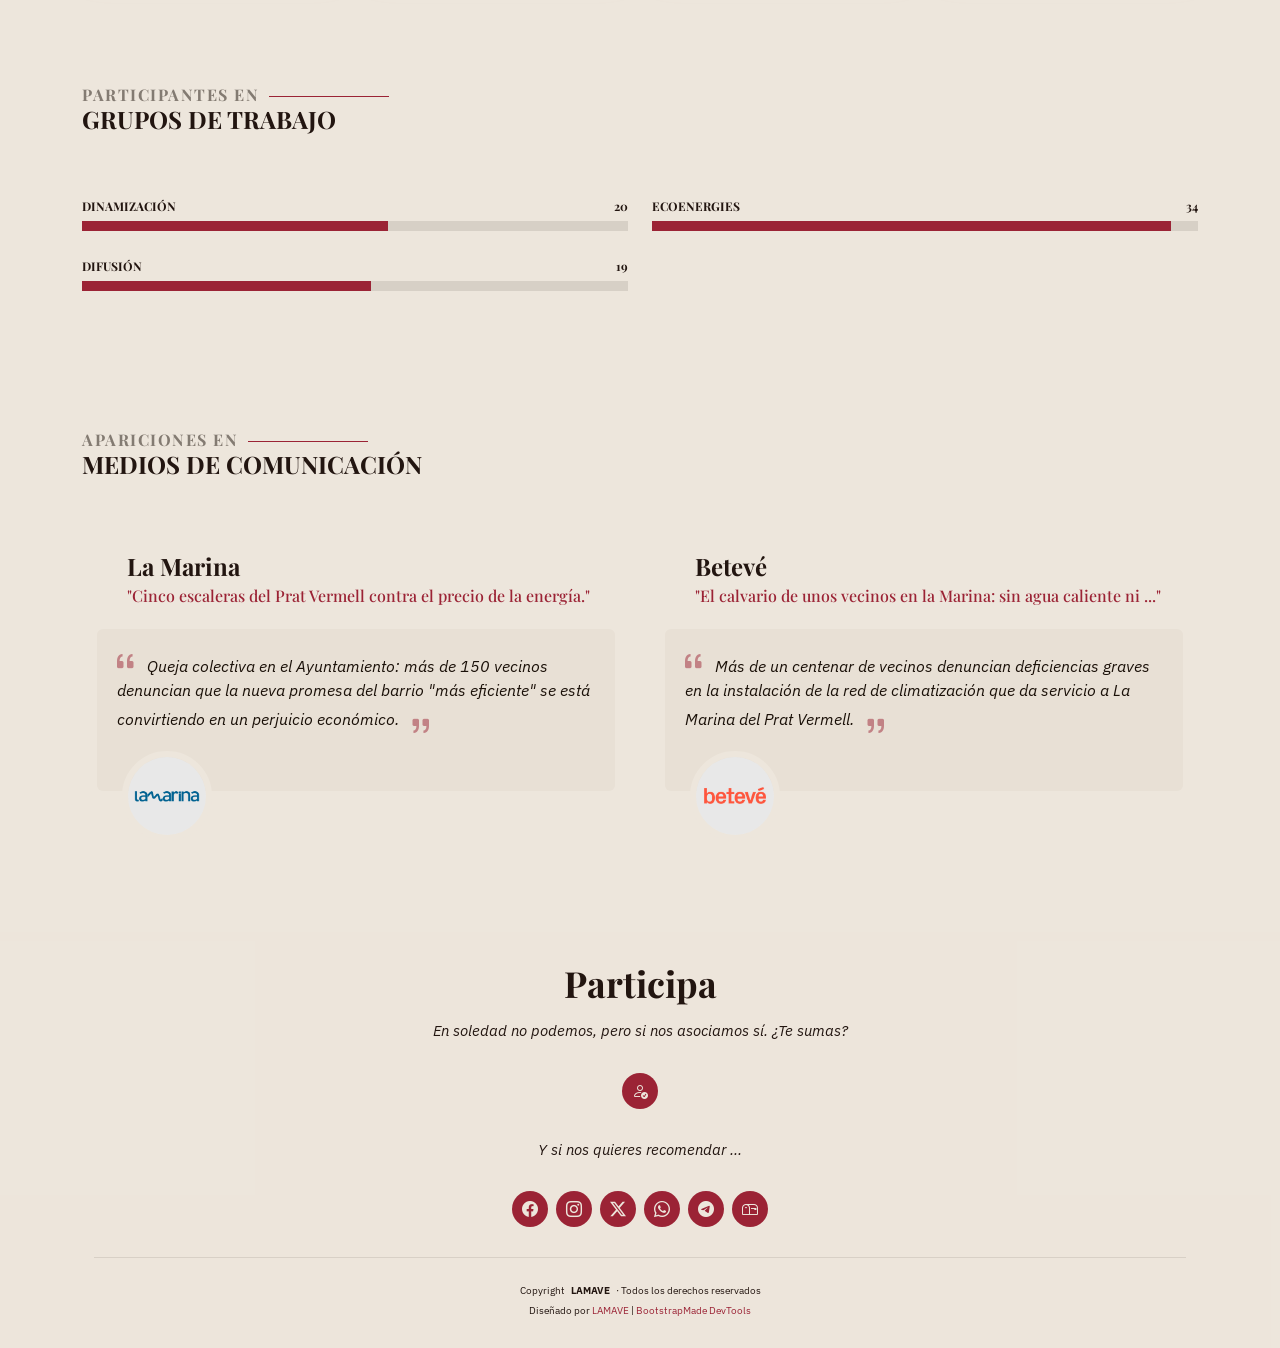
==== commit 8ea13ffe: "Data update Updated the number of members and participants in each working group. Removed the link t" ====
--- a/about.html
+++ b/about.html
@@ -115,7 +115,7 @@
 
         <div class="row gy-4 justify-content-center">
           <div class="col-lg-4">
-            <img src="assets/img/profile-2.png" class="img-fluid" alt="Perfíl de LAMAVE amb el puny alçat">
+            <img src="assets/img/profile-2.png" class="img-fluid" alt="Perfil de LAMAVE con el puño levantado">
           </div>
           <div class="col-lg-8 content">
             <h2>LAMAVE en datos.</h2>
@@ -137,7 +137,7 @@
               <div class="col-lg-6">
                 <ul>
                   <li><i class="bi bi-chevron-right"></i> <strong>Página web:</strong> <span><a href="index.html" target="_blank" rel="noopener">www.lamave.es</a></span></li>
-                  <li><i class="bi bi-chevron-right"></i> <strong>Whatsapp:</strong> <span><a href="https://chat.whatsapp.com/FPthwAiU5uEBCdHUXamUTn" target="_blank" rel="noopener">grupo de información</a></span></li>
+                  <!-- <li><i class="bi bi-chevron-right"></i> <strong>Whatsapp:</strong> <span><a href="https://chat.whatsapp.com/FPthwAiU5uEBCdHUXamUTn" target="_blank" rel="noopener">grupo de información</a></span></li> -->
                   <li><i class="bi bi-chevron-right"></i> <strong>Email:</strong> <span><a href="contact.html" target="_blank" rel="noopener">formulario de contacto</a></span></li>   
                   <!-- <li><i class="bi bi-chevron-right"></i> <strong>Freelance:</strong> <span>Available</span></li> -->
                 </ul>
@@ -184,8 +184,8 @@
           <div class="col-lg-3 col-md-6 d-flex flex-column align-items-center">
             <i class="bi bi-people"></i>
             <div class="stats-item">
-              <span data-purecounter-start="0" data-purecounter-end="286" data-purecounter-duration="1" class="purecounter"></span>
-              <p>Objectivo de personas asociadas</p>
+              <span data-purecounter-start="0" data-purecounter-end="68" data-purecounter-duration="1" class="purecounter"></span>
+              <p>Personas asociadas</p>
             </div>
           </div>
 
@@ -227,16 +227,16 @@
           <div class="col-lg-6">
 
             <div class="progress">
-              <span class="skill"><span>Dinamización</span> <i class="val">X</i></span>
+              <span class="skill"><span>Dinamización</span> <i class="val">20</i></span>
               <div class="progress-bar-wrap">
-                <div class="progress-bar" role="progressbar" aria-valuenow="50" aria-valuemin="0" aria-valuemax="100"></div>
+                <div class="progress-bar" role="progressbar" aria-valuenow="56" aria-valuemin="0" aria-valuemax="100"></div> <!--20 x 2,8 = 56 -->
               </div>
             </div>
 
             <div class="progress">
-              <span class="skill"><span>Difusión</span> <i class="val">X</i></span>
+              <span class="skill"><span>Difusión</span> <i class="val">19</i></span>
               <div class="progress-bar-wrap">
-                <div class="progress-bar" role="progressbar" aria-valuenow="50" aria-valuemin="0" aria-valuemax="100"></div>
+                <div class="progress-bar" role="progressbar" aria-valuenow="53" aria-valuemin="0" aria-valuemax="100"></div> <!--19 x 2,8 = 53 -->
               </div>
             </div>
             
@@ -252,9 +252,9 @@
           <div class="col-lg-6">
 			  
             <div class="progress">
-              <span class="skill"><span>Ecoenergies</span> <i class="val">X</i></span>
+              <span class="skill"><span>Ecoenergies</span> <i class="val">34</i></span>
               <div class="progress-bar-wrap">
-                <div class="progress-bar" role="progressbar" aria-valuenow="60" aria-valuemin="0" aria-valuemax="100"></div>
+                <div class="progress-bar" role="progressbar" aria-valuenow="95" aria-valuemin="0" aria-valuemax="100"></div> <!--34 x 2,8 = 95 -->
               </div>
             </div>
 
@@ -481,7 +481,7 @@
       </div>
       <div class="container">
         <div class="copyright">
-          <span>Copyright</span> <strong class="px-1 sitename">LAMAVE</strong> <span>Todos los derechos reservados</span>
+          <span>Copyright</span> <strong class="px-1 sitename">LAMAVE</strong> <span>·  Todos los derechos reservados</span>
         </div>
         <div class="credits">
           <!-- All the links in the footer should remain intact. -->
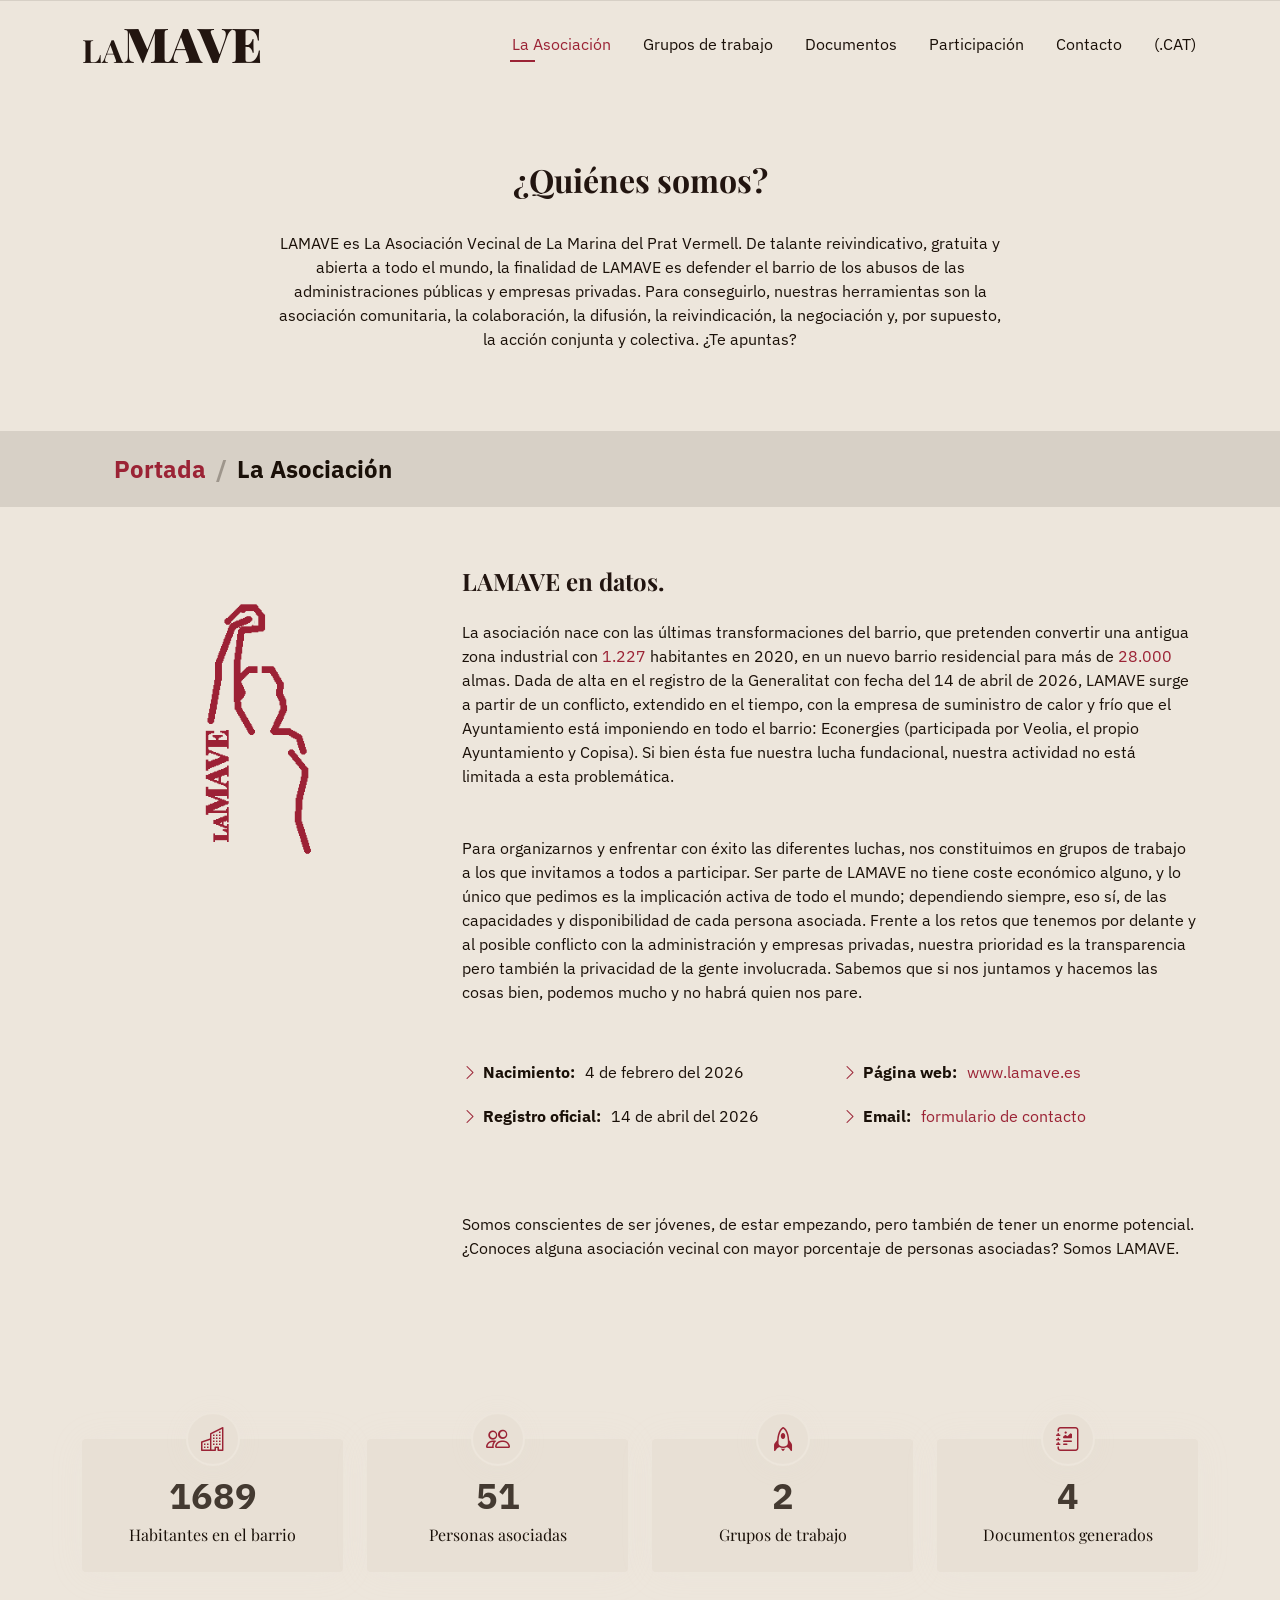
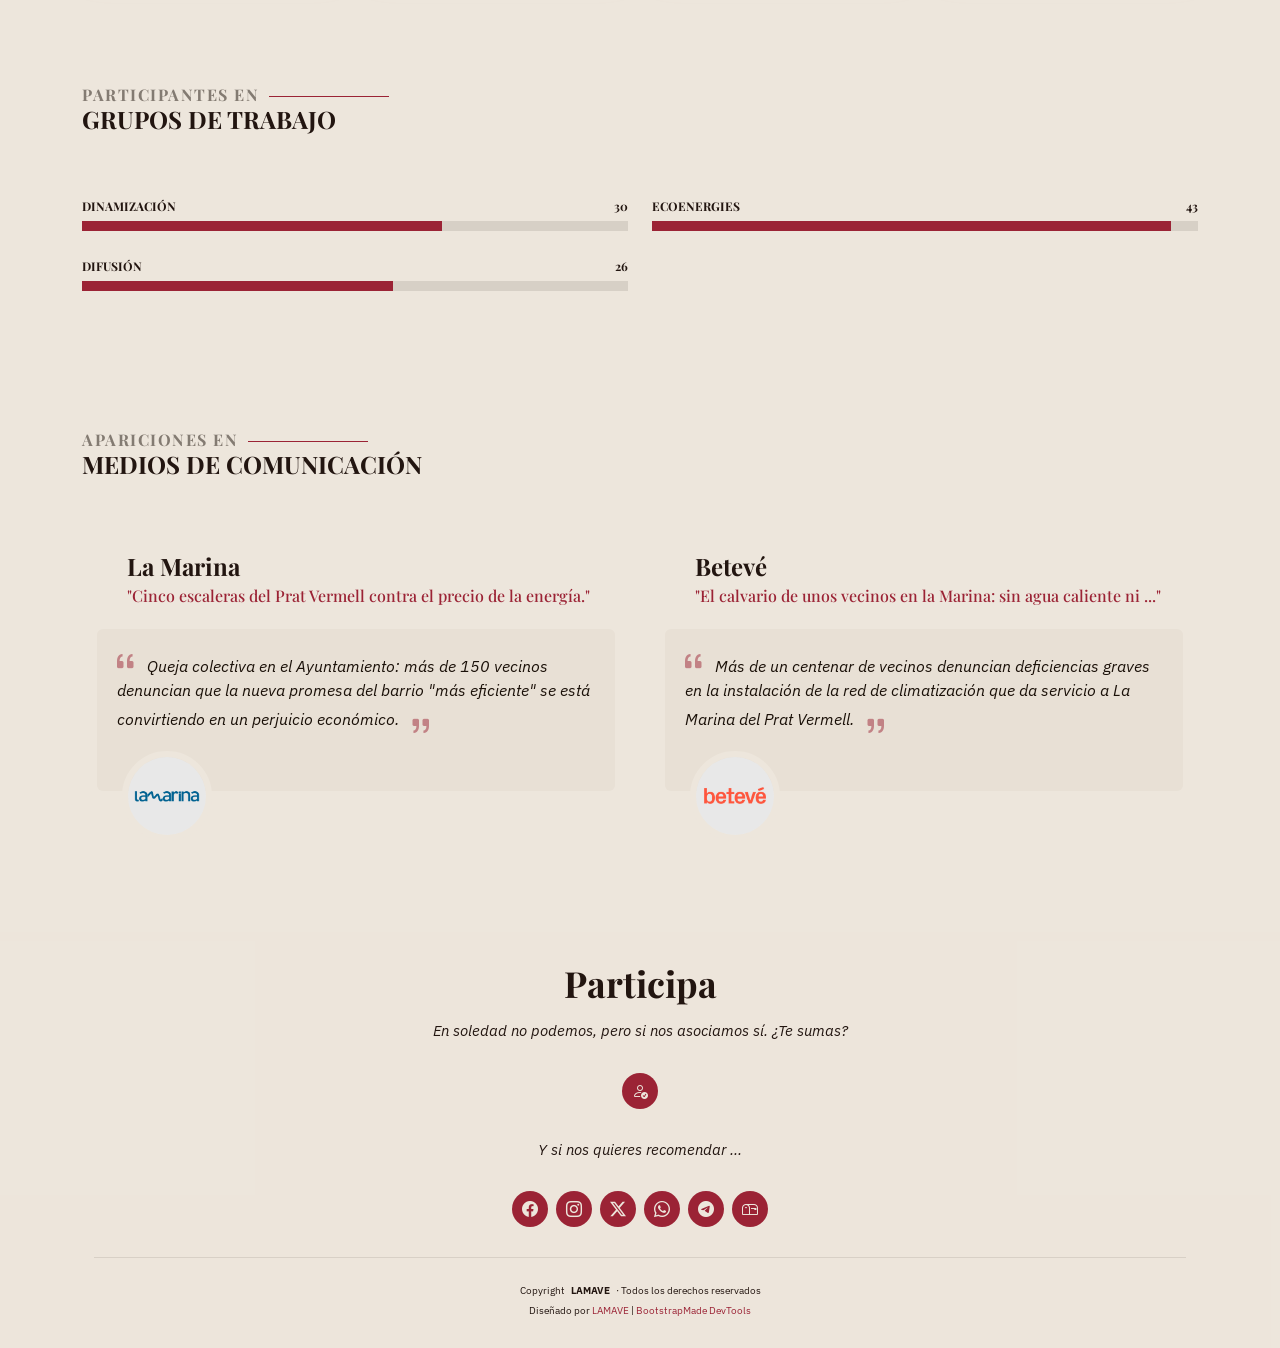
==== commit 0e2e17ce: "Update oct'26 (I) Docs and number of associated people updates." ====
--- a/about.html
+++ b/about.html
@@ -184,7 +184,7 @@
           <div class="col-lg-3 col-md-6 d-flex flex-column align-items-center">
             <i class="bi bi-people"></i>
             <div class="stats-item">
-              <span data-purecounter-start="0" data-purecounter-end="68" data-purecounter-duration="1" class="purecounter"></span>
+              <span data-purecounter-start="0" data-purecounter-end="87" data-purecounter-duration="1" class="purecounter"></span>
               <p>Personas asociadas</p>
             </div>
           </div>
@@ -200,7 +200,7 @@
           <div class="col-lg-3 col-md-6 d-flex flex-column align-items-center">
             <i class="bi bi-journal-richtext"></i>
             <div class="stats-item">
-              <span data-purecounter-start="0" data-purecounter-end="6" data-purecounter-duration="1" class="purecounter"></span>
+              <span data-purecounter-start="0" data-purecounter-end="7" data-purecounter-duration="1" class="purecounter"></span>
               <p>Documentos generados</p>
             </div>
           </div>
@@ -227,16 +227,16 @@
           <div class="col-lg-6">
 
             <div class="progress">
-              <span class="skill"><span>Dinamización</span> <i class="val">20</i></span>
+              <span class="skill"><span>Dinamización</span> <i class="val">30</i></span>
               <div class="progress-bar-wrap">
-                <div class="progress-bar" role="progressbar" aria-valuenow="56" aria-valuemin="0" aria-valuemax="100"></div> <!--20 x 2,8 = 56 -->
+                <div class="progress-bar" role="progressbar" aria-valuenow="66" aria-valuemin="0" aria-valuemax="100"></div> <!--30 x 2,2 = 66 -->
               </div>
             </div>
 
             <div class="progress">
-              <span class="skill"><span>Difusión</span> <i class="val">19</i></span>
+              <span class="skill"><span>Difusión</span> <i class="val">26</i></span>
               <div class="progress-bar-wrap">
-                <div class="progress-bar" role="progressbar" aria-valuenow="53" aria-valuemin="0" aria-valuemax="100"></div> <!--19 x 2,8 = 53 -->
+                <div class="progress-bar" role="progressbar" aria-valuenow="57" aria-valuemin="0" aria-valuemax="100"></div> <!--26 x 2,2 = 57 -->
               </div>
             </div>
             
@@ -252,9 +252,9 @@
           <div class="col-lg-6">
 			  
             <div class="progress">
-              <span class="skill"><span>Ecoenergies</span> <i class="val">34</i></span>
+              <span class="skill"><span>Ecoenergies</span> <i class="val">43</i></span>
               <div class="progress-bar-wrap">
-                <div class="progress-bar" role="progressbar" aria-valuenow="95" aria-valuemin="0" aria-valuemax="100"></div> <!--34 x 2,8 = 95 -->
+                <div class="progress-bar" role="progressbar" aria-valuenow="95" aria-valuemin="0" aria-valuemax="100"></div> <!--43 x 2,2 = 95 -->
               </div>
             </div>
 
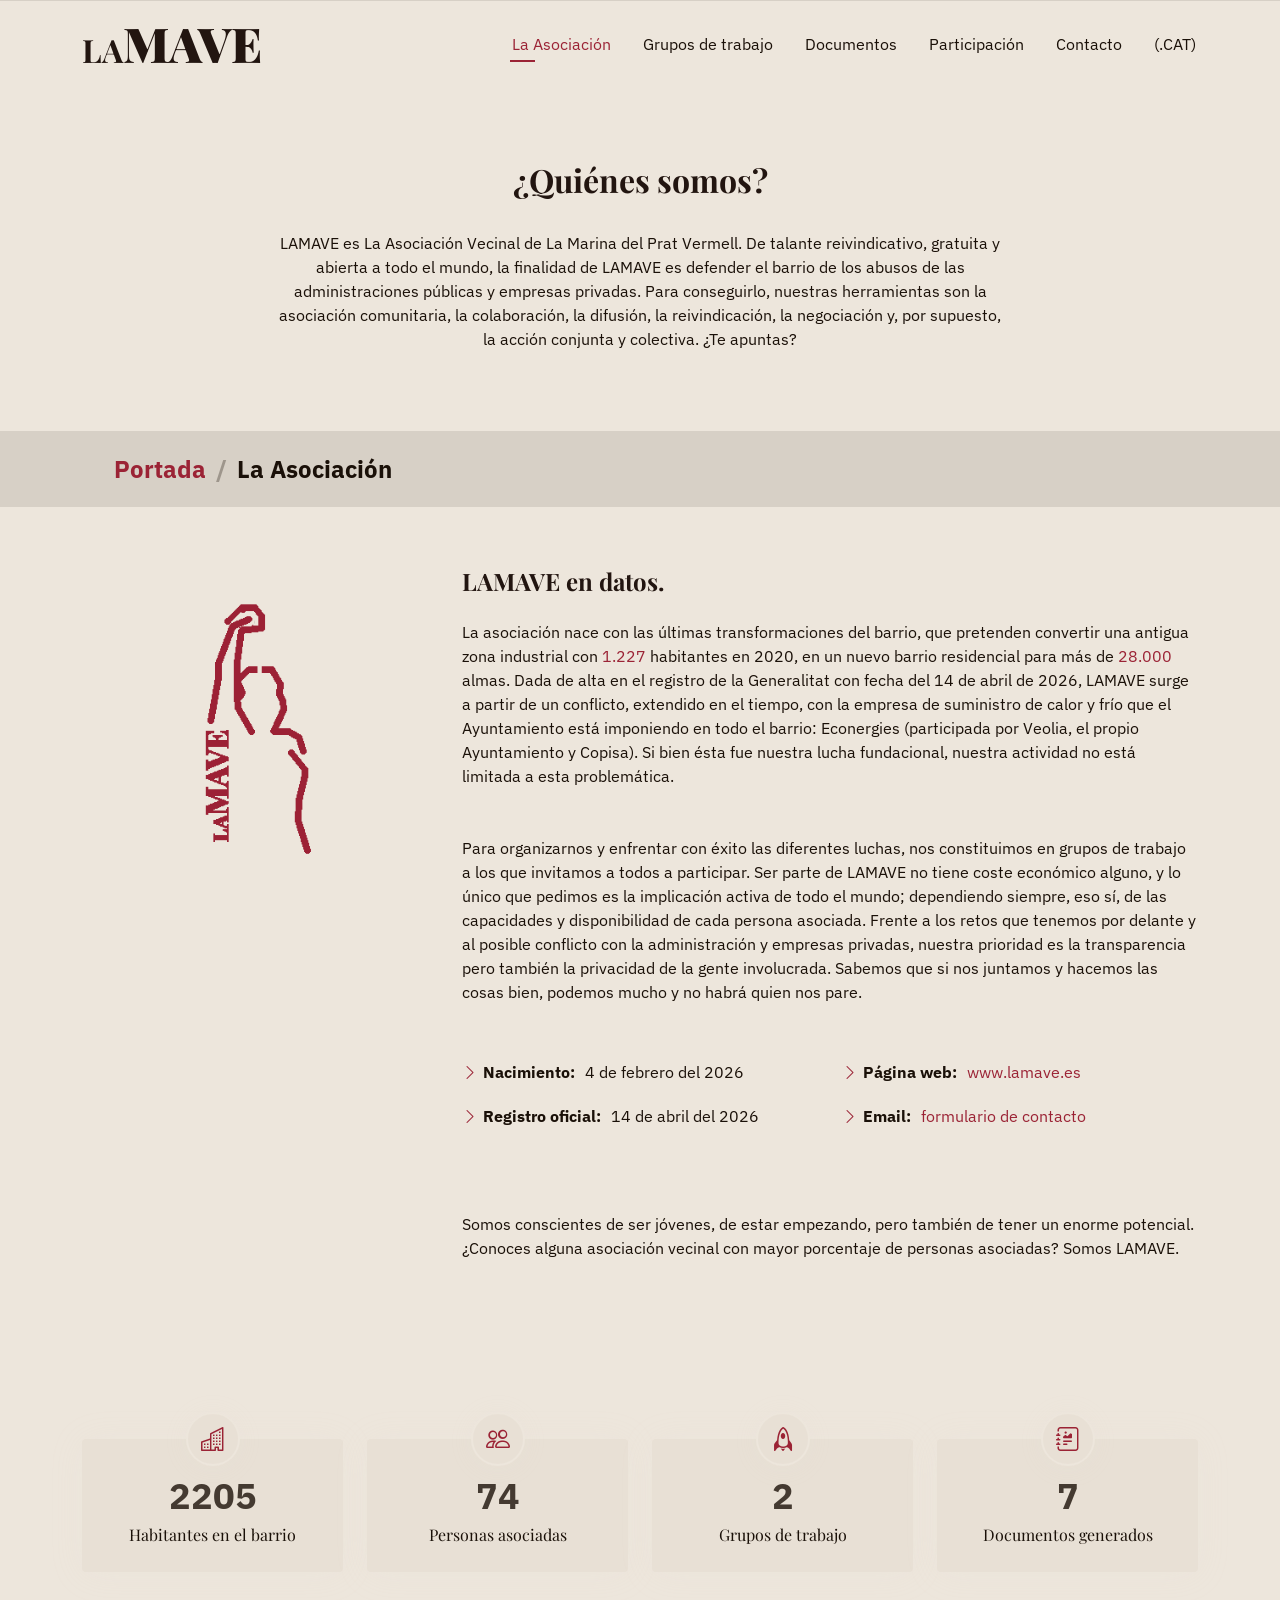
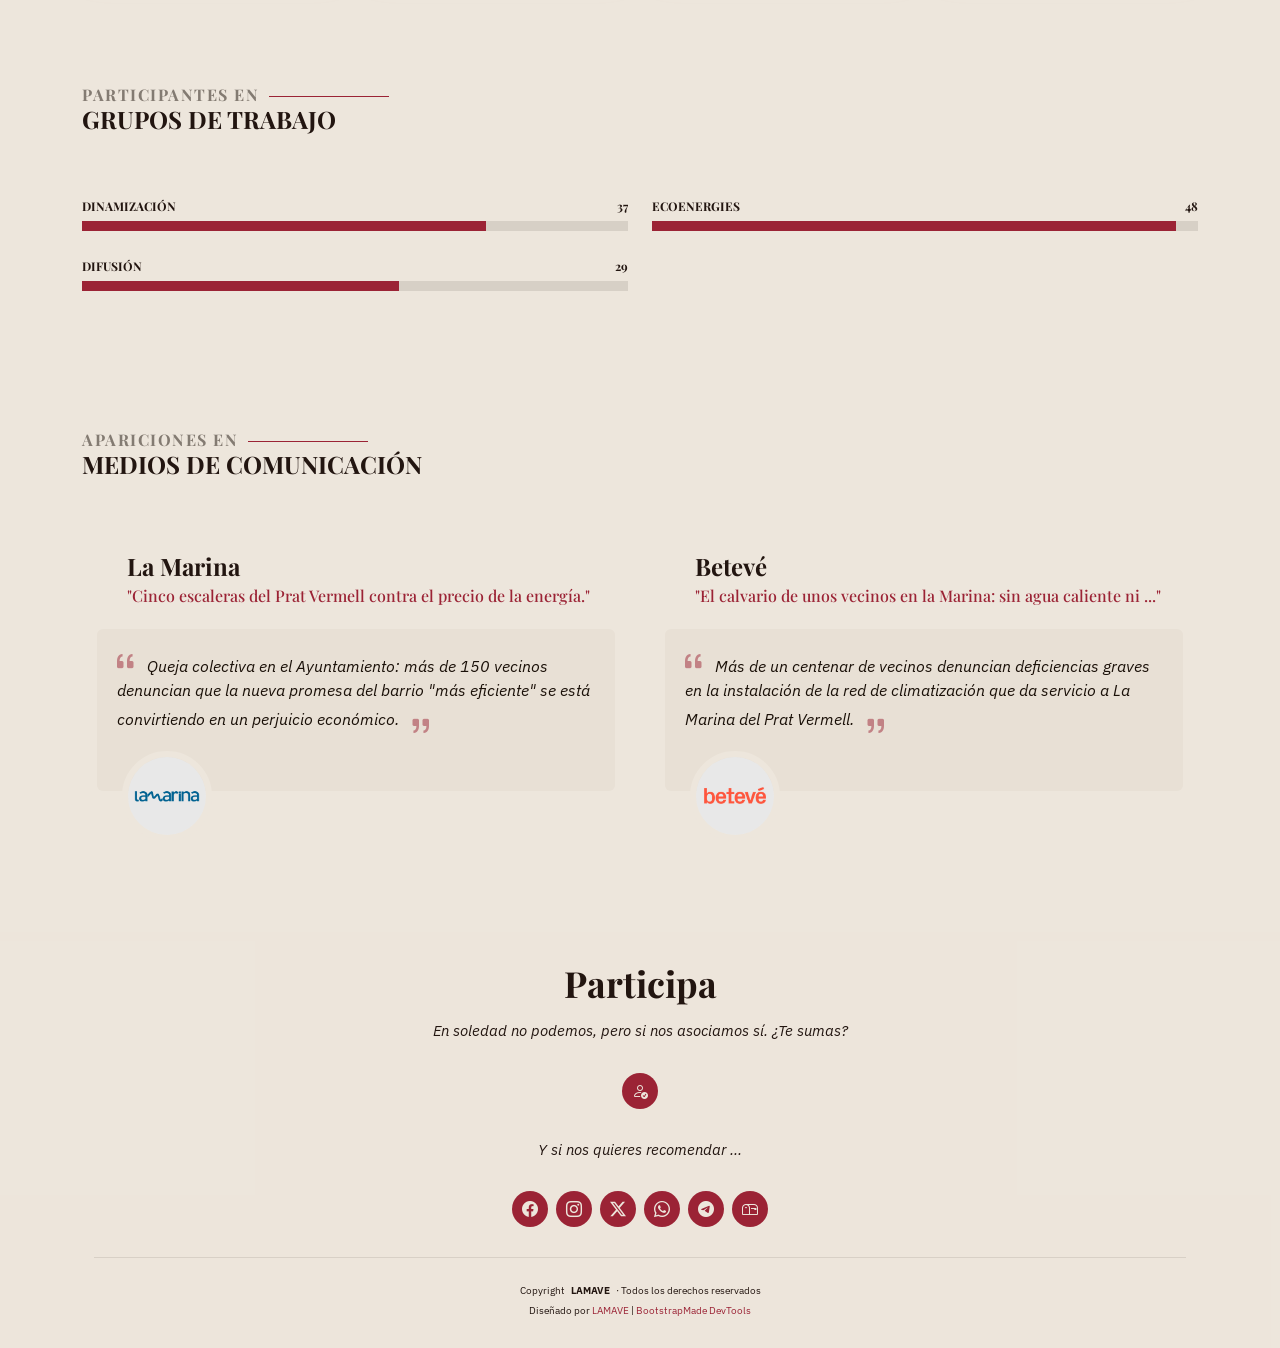
==== commit f55fe24f: "Update oct'26 (II) Docs and number of associated people updates." ====
--- a/about.html
+++ b/about.html
@@ -184,7 +184,7 @@
           <div class="col-lg-3 col-md-6 d-flex flex-column align-items-center">
             <i class="bi bi-people"></i>
             <div class="stats-item">
-              <span data-purecounter-start="0" data-purecounter-end="87" data-purecounter-duration="1" class="purecounter"></span>
+              <span data-purecounter-start="0" data-purecounter-end="98" data-purecounter-duration="1" class="purecounter"></span>
               <p>Personas asociadas</p>
             </div>
           </div>
@@ -200,7 +200,7 @@
           <div class="col-lg-3 col-md-6 d-flex flex-column align-items-center">
             <i class="bi bi-journal-richtext"></i>
             <div class="stats-item">
-              <span data-purecounter-start="0" data-purecounter-end="7" data-purecounter-duration="1" class="purecounter"></span>
+              <span data-purecounter-start="0" data-purecounter-end="9" data-purecounter-duration="1" class="purecounter"></span>
               <p>Documentos generados</p>
             </div>
           </div>
@@ -227,16 +227,16 @@
           <div class="col-lg-6">
 
             <div class="progress">
-              <span class="skill"><span>Dinamización</span> <i class="val">30</i></span>
+              <span class="skill"><span>Dinamización</span> <i class="val">37</i></span>
               <div class="progress-bar-wrap">
-                <div class="progress-bar" role="progressbar" aria-valuenow="66" aria-valuemin="0" aria-valuemax="100"></div> <!--30 x 2,2 = 66 -->
+                <div class="progress-bar" role="progressbar" aria-valuenow="74" aria-valuemin="0" aria-valuemax="100"></div> <!--37 x 2 = 74 -->
               </div>
             </div>
 
             <div class="progress">
-              <span class="skill"><span>Difusión</span> <i class="val">26</i></span>
+              <span class="skill"><span>Difusión</span> <i class="val">29</i></span>
               <div class="progress-bar-wrap">
-                <div class="progress-bar" role="progressbar" aria-valuenow="57" aria-valuemin="0" aria-valuemax="100"></div> <!--26 x 2,2 = 57 -->
+                <div class="progress-bar" role="progressbar" aria-valuenow="58" aria-valuemin="0" aria-valuemax="100"></div> <!--29 x 2 = 58 -->
               </div>
             </div>
             
@@ -252,9 +252,9 @@
           <div class="col-lg-6">
 			  
             <div class="progress">
-              <span class="skill"><span>Ecoenergies</span> <i class="val">43</i></span>
+              <span class="skill"><span>Ecoenergies</span> <i class="val">48</i></span>
               <div class="progress-bar-wrap">
-                <div class="progress-bar" role="progressbar" aria-valuenow="95" aria-valuemin="0" aria-valuemax="100"></div> <!--43 x 2,2 = 95 -->
+                <div class="progress-bar" role="progressbar" aria-valuenow="96" aria-valuemin="0" aria-valuemax="100"></div> <!--48 x 2 = 96 -->
               </div>
             </div>
 
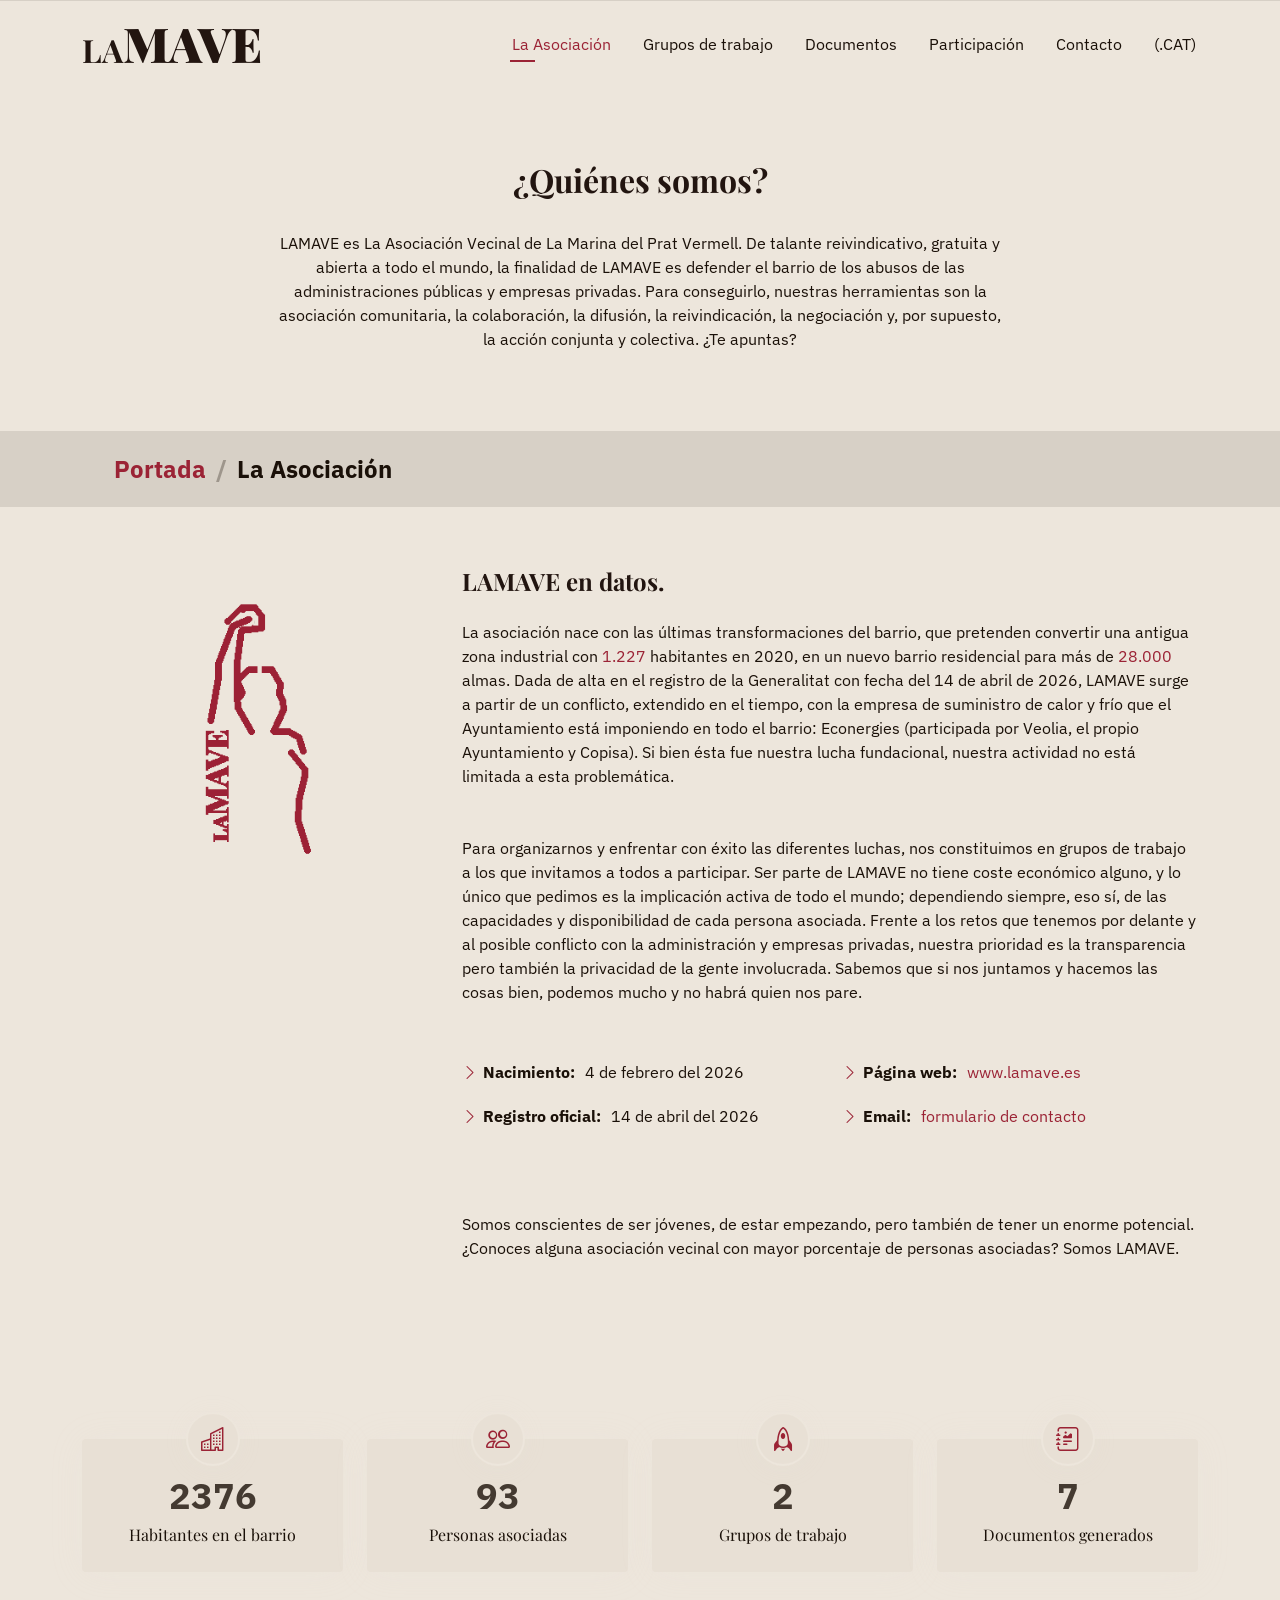
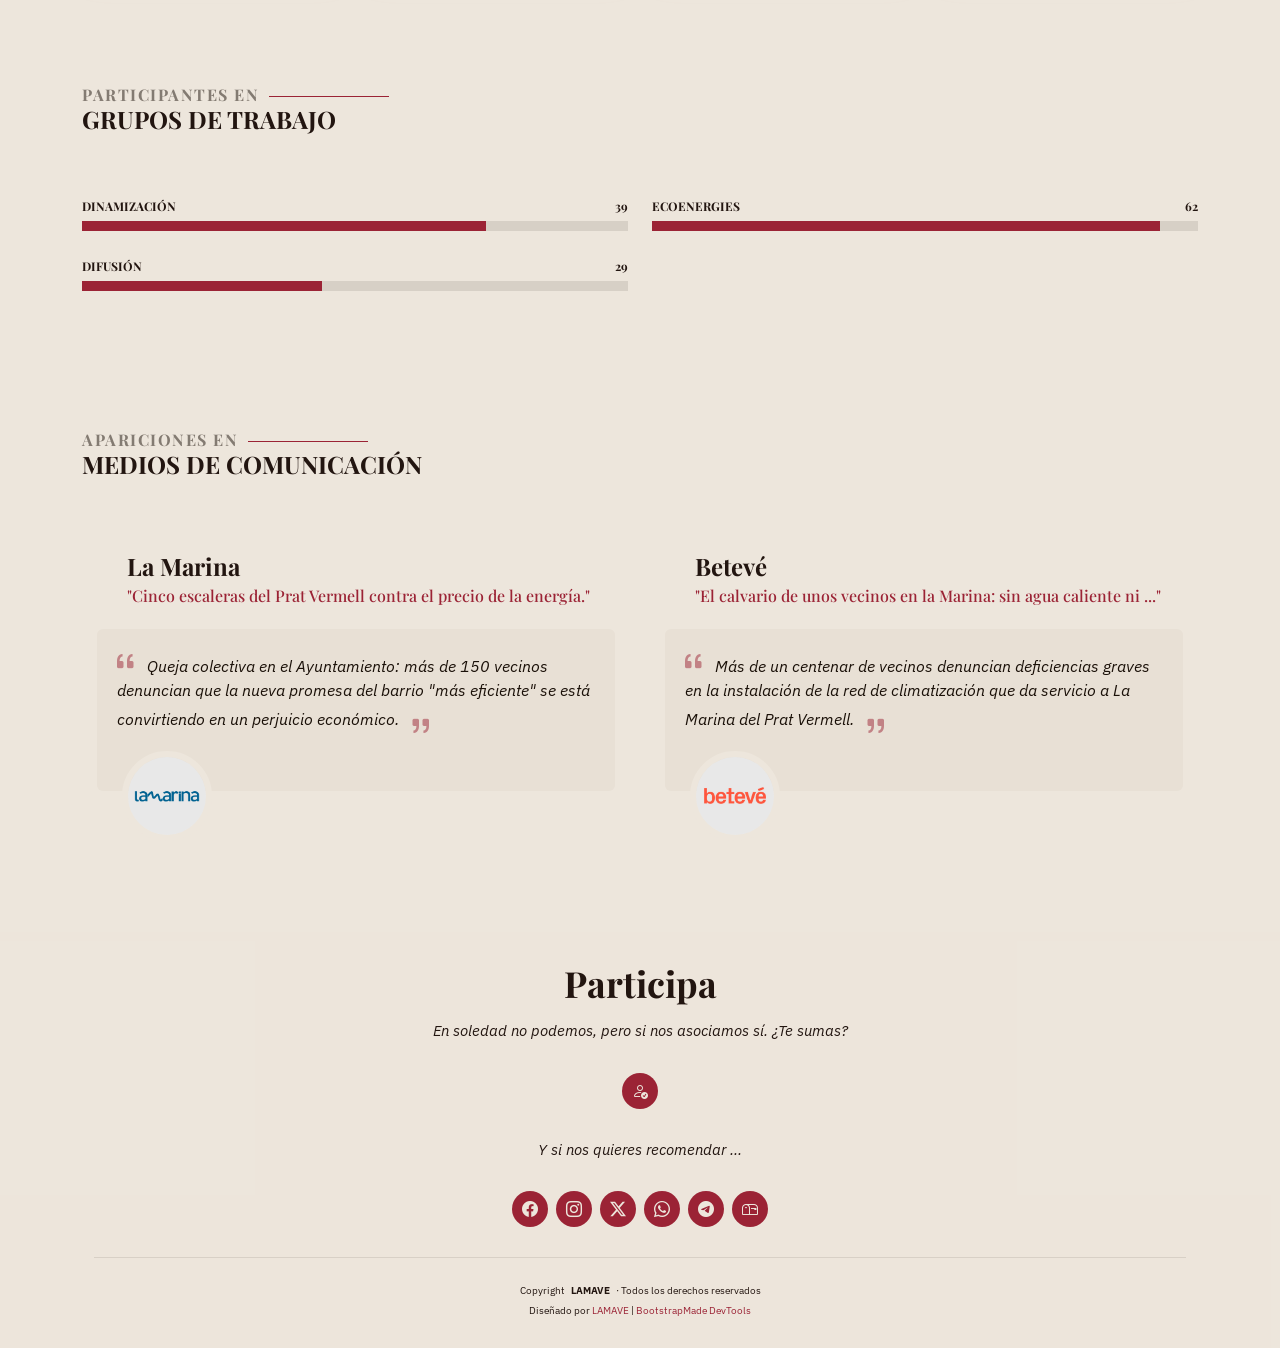
==== commit 8419872b: "Update oct'26 (III) Docs and number of associated people updates and corrections eliminating the las" ====
--- a/about.html
+++ b/about.html
@@ -184,7 +184,7 @@
           <div class="col-lg-3 col-md-6 d-flex flex-column align-items-center">
             <i class="bi bi-people"></i>
             <div class="stats-item">
-              <span data-purecounter-start="0" data-purecounter-end="98" data-purecounter-duration="1" class="purecounter"></span>
+              <span data-purecounter-start="0" data-purecounter-end="114" data-purecounter-duration="1" class="purecounter"></span>
               <p>Personas asociadas</p>
             </div>
           </div>
@@ -227,16 +227,16 @@
           <div class="col-lg-6">
 
             <div class="progress">
-              <span class="skill"><span>Dinamización</span> <i class="val">37</i></span>
+              <span class="skill"><span>Dinamización</span> <i class="val">39</i></span>
               <div class="progress-bar-wrap">
-                <div class="progress-bar" role="progressbar" aria-valuenow="74" aria-valuemin="0" aria-valuemax="100"></div> <!--37 x 2 = 74 -->
+                <div class="progress-bar" role="progressbar" aria-valuenow="74" aria-valuemin="0" aria-valuemax="100"></div> <!--39 x 1.5 = 59 -->
               </div>
             </div>
 
             <div class="progress">
               <span class="skill"><span>Difusión</span> <i class="val">29</i></span>
               <div class="progress-bar-wrap">
-                <div class="progress-bar" role="progressbar" aria-valuenow="58" aria-valuemin="0" aria-valuemax="100"></div> <!--29 x 2 = 58 -->
+                <div class="progress-bar" role="progressbar" aria-valuenow="44" aria-valuemin="0" aria-valuemax="100"></div> <!--29 x 1.5 = 44 -->
               </div>
             </div>
             
@@ -252,9 +252,9 @@
           <div class="col-lg-6">
 			  
             <div class="progress">
-              <span class="skill"><span>Ecoenergies</span> <i class="val">48</i></span>
+              <span class="skill"><span>Ecoenergies</span> <i class="val">62</i></span>
               <div class="progress-bar-wrap">
-                <div class="progress-bar" role="progressbar" aria-valuenow="96" aria-valuemin="0" aria-valuemax="100"></div> <!--48 x 2 = 96 -->
+                <div class="progress-bar" role="progressbar" aria-valuenow="93" aria-valuemin="0" aria-valuemax="100"></div> <!--62 x 1.5 = 93 -->
               </div>
             </div>
 
